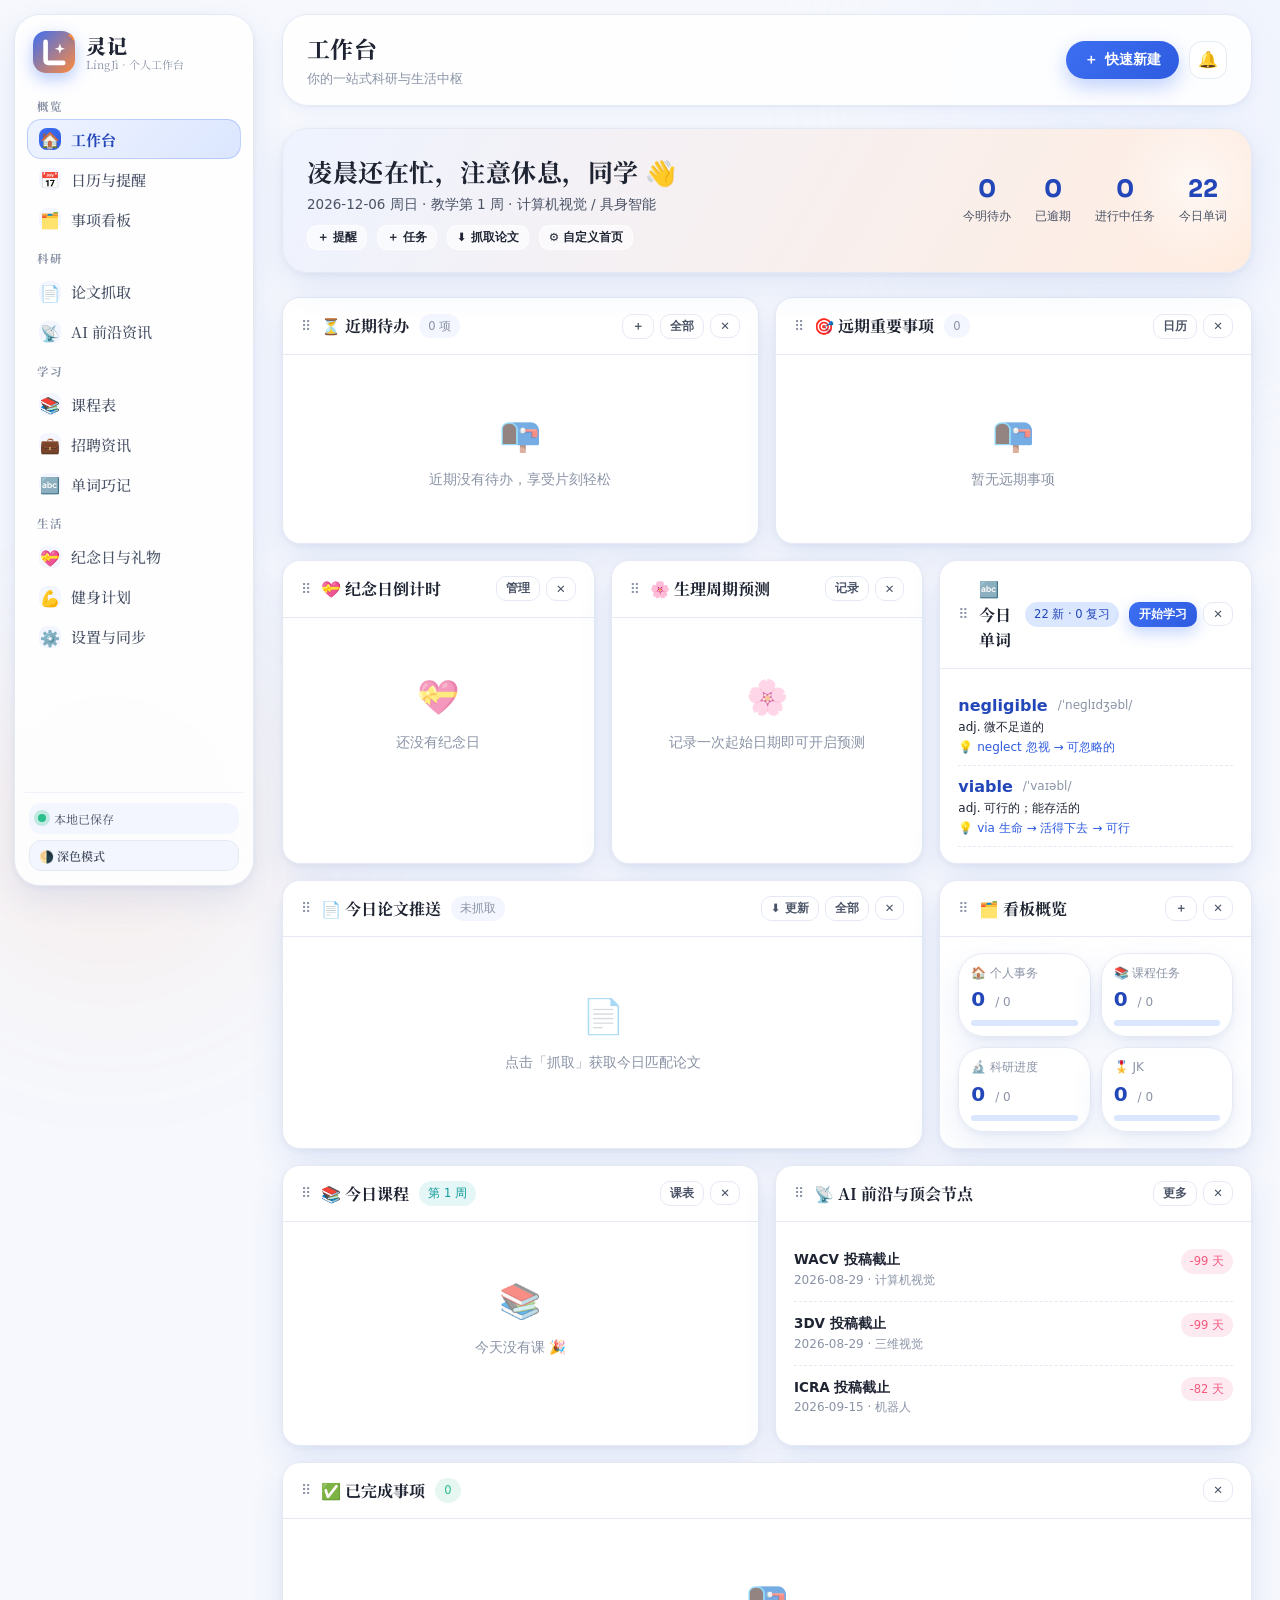
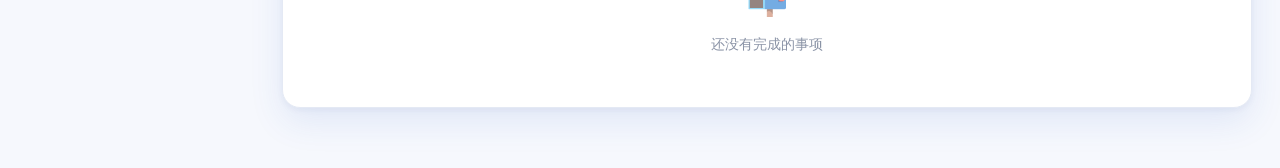
==== index.html @ f57f47e8 "移动端适配 Round 30：顶栏对齐、底栏资讯→课表、全页重排防横向溢出 - 工作台顶栏在 760px 断点下 margin 改为 12px 13px 0，与内容同宽 - 底栏：news tab:f" ====
<!DOCTYPE html>
<html lang="zh-CN">
<head>
<meta charset="UTF-8">
<meta name="viewport" content="width=device-width, initial-scale=1.0, viewport-fit=cover">
<meta name="theme-color" content="#3D6FF2">
<meta name="mobile-web-app-capable" content="yes">
<meta name="apple-mobile-web-app-capable" content="yes">
<meta name="apple-mobile-web-app-status-bar-style" content="black-translucent">
<meta name="apple-mobile-web-app-title" content="灵记">
<link rel="manifest" href="manifest.webmanifest">
<link rel="apple-touch-icon" href="assets/apple-touch-icon.png">
<link rel="preconnect" href="https://fonts.googleapis.com">
<link rel="preconnect" href="https://fonts.gstatic.com" crossorigin>
<link href="https://fonts.googleapis.com/css2?family=Sora:wght@500;600;700&family=Noto+Serif+SC:wght@600;700;900&display=swap" rel="stylesheet">
<title>灵记 · 个人工作台</title>
<link rel="stylesheet" href="assets/css/app.css?v=28">
<link rel="icon" href="assets/icon.svg">
</head>
<body>
<div id="app">
  <!-- 侧边栏 -->
  <aside class="sidebar" id="sidebar">
    <div class="brand">
      <div class="brand-logo">
        <svg viewBox="0 0 100 100" width="42" height="42" role="img" aria-label="灵记 Logo">
          <path d="M30 26 V70 a6 6 0 0 0 6 6 H72" fill="none" stroke="#ffffff" stroke-width="11" stroke-linecap="round"/>
          <path d="M64 30 l3 9 9 3 -9 3 -3 9 -3 -9 -9 -3 9 -3 z" fill="#ffffff"/>
        </svg>
      </div>
      <div class="brand-text">
        <strong>灵记</strong>
        <span id="brandSub">LíngJì · 个人工作台</span>
      </div>
      <button class="icon-btn only-mobile" id="closeDrawer" aria-label="关闭">✕</button>
    </div>
    <nav class="nav" id="mainNav"></nav>
    <div class="sidebar-foot">
      <div class="sync-chip" id="syncChip" title="点击立即同步">
        <span class="dot"></span><span id="syncText">本地已保存</span>
      </div>
      <button class="ghost-btn" id="themeToggle">🌗 深色模式</button>
    </div>
  </aside>
  <div class="drawer-mask" id="drawerMask"></div>

  <!-- 主区域 -->
  <div class="main">
    <header class="topbar">
      <button class="icon-btn only-mobile" id="openDrawer" aria-label="菜单">☰</button>
      <div class="topbar-title">
        <h1 id="pageTitle">工作台</h1>
        <p id="pageSub"></p>
      </div>
      <div class="topbar-actions">
        <div class="quick-add">
          <button class="primary-btn" id="quickAddBtn">＋<span class="qa-txt"> 快速新建</span></button>
          <div class="quick-menu" id="quickMenu">
            <button data-qa="reminder">🔔 提醒事项</button>
            <button data-qa="task">📋 看板任务</button>
            <button data-qa="anniversary">💝 纪念日</button>
            <button data-qa="course">📚 课程</button>
          </div>
        </div>
        <button class="icon-btn" id="bellBtn" aria-label="通知">🔔<span class="badge" id="bellBadge" hidden></span></button>
      </div>
    </header>
    <main class="view" id="view"></main>
  </div>

  <!-- 移动端底部导航 -->
  <nav class="tabbar" id="tabbar"></nav>

  <!-- 移动端悬浮新建按钮 -->
  <button class="fab" id="fab" aria-label="快速新建">＋</button>
  <div class="fab-sheet" id="fabSheet" hidden>
    <button data-qa="reminder">🔔 提醒</button>
    <button data-qa="task">📋 任务</button>
    <button data-qa="anniversary">💝 纪念日</button>
    <button data-qa="course">📚 课程</button>
  </div>
</div>

<!-- 通知面板 -->
<div class="notif-panel" id="notifPanel" hidden>
  <div class="notif-head"><strong>通知中心</strong><button class="ghost-btn sm" id="clearNotif">全部已读</button></div>
  <div id="notifList" class="notif-list"></div>
</div>

<!-- 模态框 -->
<div class="modal-mask" id="modalMask" hidden>
  <div class="modal" id="modal" role="dialog" aria-modal="true">
    <div class="modal-head"><h3 id="modalTitle">标题</h3><button class="icon-btn" id="modalClose">✕</button></div>
    <div class="modal-body" id="modalBody"></div>
    <div class="modal-foot" id="modalFoot"></div>
  </div>
</div>

<div class="toast-wrap" id="toastWrap"></div>

<script type="module" src="js/app.js"></script>
</body>
</html>
---- assets/css/app.css ----
/* ============ 灵记 · 晨雾 Aurora 设计系统（蓝橙渐变 · 高级） ============ */
:root{
  /* — 新主色：蓝 + 橙 — */
  --primary:#3D6FF2; --primary-600:#2E5BE0; --primary-700:#2347B8;
  --primary-400:#6fa0ff; --primary-300:#8fb6f5; --primary-200:#bcd6ff;
  --primary-100:#DBE6FF; --primary-050:#EEF3FF;
  --accent:#FF8A3D; --accent-600:#FF6A1A; --accent-050:#FFF1E8; --accent-100:#FFE0CC;

  --ok:#2BBF8A; --ok-bg:#E6F7F1;
  --warn:#F4B63E; --warn-bg:#FFF4DD;
  --danger:#F5597E; --danger-bg:#FDEAF0;
  --purple:#7a5af8; --purple-bg:#f0ecfe;
  --pink:#e0568b; --pink-bg:#fdecf3;
  --teal:#0e9a99; --teal-bg:#e4f6f6;

  --bg:#F6F8FD; --surface:#FFFFFF; --surface-2:#F3F6FE; --glass-rgb:255,255,255; --panel-alpha:.85; --aurora-op:.5; --bg-mask:.74; --bg-mask-dark:.66; --glass:rgba(var(--glass-rgb),var(--panel-alpha));
  --ink:#1F2433; --ink-1:#2c3445; --ink-2:#4A5366; --muted:#8A93A6;
  --line:#E4E9F4; --line-2:#EDF1F8;

  /* 保留旧令牌，兼容日历/课表等各视图 */
  --blue-900:#08203f; --blue-800:#0d47a1; --blue-700:#2347B8; --blue-600:#2E5BE0;
  --blue-500:#3D6FF2; --blue-400:#6fa0ff; --blue-300:#8fb6f5; --blue-200:#bcd6ff;
  --blue-100:#DBE6FF; --blue-050:#EEF3FF;
  --card:#FFFFFF; --card-2:#F3F6FE;

  --r-sm:12px; --r:18px; --r-lg:26px; --r-pill:999px;
  --radius:18px; --radius-sm:12px; --radius-lg:26px;
  --sh-sm:0 1px 2px rgba(20,40,90,.04),0 4px 12px rgba(40,90,200,.06);
  --sh:0 2px 6px rgba(20,40,90,.05),0 14px 34px rgba(40,90,200,.10);
  --sh-lg:0 8px 20px rgba(20,40,90,.08),0 28px 60px rgba(40,90,200,.18);
  --shadow:var(--sh); --shadow-lg:var(--sh-lg);
  --sidebar-w:240px;

  --spring:cubic-bezier(.34,1.56,.64,1);
  --out:cubic-bezier(.22,1,.36,1);
  --font:"PingFang SC","Microsoft YaHei","Helvetica Neue",Inter,system-ui,-apple-system,sans-serif;
  --display:"Noto Serif SC","Songti SC",serif;
  --num:"Sora","PingFang SC",sans-serif;
}
html[data-theme="dark"]{
  --bg:#0E1320; --surface:#161D2E; --surface-2:#1A2236; --glass-rgb:22,29,46; --panel-alpha:.82; --aurora-op:.5; --bg-mask:.74; --bg-mask-dark:.66; --glass:rgba(var(--glass-rgb),var(--panel-alpha));
  --ink:#EEF2FB; --ink-1:#cdd6ea; --ink-2:#B9C2D6; --muted:#7E8AA6;
  --line:#26304A; --line-2:#2C3852;
  --primary:#5B8BFF; --primary-050:#1A2238; --primary-100:#223052; --primary-200:#3a4a6e; --primary-300:#7fa8ff; --primary-400:#6f9dff; --primary-700:#9db8ff;
  --accent:#FF9A52; --accent-050:#2A1E12; --accent-100:#33240F;
  --blue-100:#172b48; --blue-050:#132038; --blue-300:#5f9de0; --blue-200:#2a3a5a; --blue-700:#7aa0ff;
  --ok-bg:#102b22; --warn-bg:#2e2413; --danger-bg:#2e1719; --purple-bg:#211c3c; --pink-bg:#2c1723; --teal-bg:#0f2a2a;
  --card:#161D2E; --card-2:#1A2236;
  --sh-sm:0 1px 2px rgba(0,0,0,.35),0 4px 12px rgba(0,0,0,.3);
  --sh:0 2px 6px rgba(0,0,0,.4),0 14px 34px rgba(0,0,0,.5);
  --sh-lg:0 8px 20px rgba(0,0,0,.5),0 28px 60px rgba(0,0,0,.6);
}
*{box-sizing:border-box;margin:0;padding:0;-webkit-tap-highlight-color:transparent}
html,body{height:100%}
body{font-family:var(--font);background:var(--bg);color:var(--ink);font-size:14px;line-height:1.6;-webkit-font-smoothing:antialiased;position:relative;overflow-x:hidden}
button,input,select,textarea{font-family:inherit;font-size:inherit;color:inherit}
a{color:var(--primary-700);text-decoration:none}
[hidden]{display:none!important}
::-webkit-scrollbar{width:8px;height:8px}
::-webkit-scrollbar-thumb{background:var(--line);border-radius:8px}
::-webkit-scrollbar-thumb:hover{background:var(--primary-300)}

/* 极淡蓝橙极光背景 */
body::before,body::after{content:"";position:fixed;border-radius:50%;filter:blur(80px);opacity:var(--aurora-op);z-index:0;pointer-events:none}
body::before{width:520px;height:520px;background:radial-gradient(circle,var(--primary-100),transparent 70%);top:-160px;right:-120px;animation:auroraA 18s ease-in-out infinite}
body::after{width:460px;height:460px;background:radial-gradient(circle,color-mix(in srgb,var(--accent) 28%,transparent),transparent 70%);bottom:-160px;left:-120px;animation:auroraB 22s ease-in-out infinite}
body.has-bg::before{display:none}
@keyframes auroraA{50%{transform:translate(-30px,40px) scale(1.05)}}
@keyframes auroraB{50%{transform:translate(40px,-30px) scale(1.08)}}
#app{display:flex;min-height:100vh;position:relative;z-index:1}

#app{display:flex;min-height:100vh}

/* ---------- 侧边栏 · 悬浮玻璃 ---------- */
.sidebar{width:var(--sidebar-w);flex:0 0 var(--sidebar-w);margin:14px 0 14px 14px;background:var(--glass);backdrop-filter:blur(18px);-webkit-backdrop-filter:blur(18px);border:1px solid var(--line);border-radius:var(--r-lg);box-shadow:var(--sh);display:flex;flex-direction:column;position:sticky;top:14px;height:calc(100vh - 28px);z-index:60;padding:12px 10px;font-family:var(--display)}
.brand{display:flex;align-items:center;gap:11px;padding:4px 8px 12px;position:relative}
.brand-logo{width:42px;height:42px;border-radius:13px;background:linear-gradient(135deg,var(--primary),var(--accent));display:grid;place-items:center;box-shadow:0 6px 16px rgba(61,111,242,.38);position:relative;flex:0 0 auto;overflow:hidden}
.brand-logo::after{content:"✦";position:absolute;top:-4px;right:-4px;font-size:11px;color:var(--accent);filter:drop-shadow(0 1px 2px rgba(0,0,0,.15))}
.brand-text{display:flex;flex-direction:column;line-height:1.25}
.brand-text strong{font-family:var(--display);font-size:20px;letter-spacing:.5px;font-weight:900;color:var(--ink)}
.brand-text span{font-size:11px;color:var(--muted)}
.nav{flex:1;overflow-y:auto;padding:2px 2px}
.nav::-webkit-scrollbar-thumb{background:var(--line)}
.nav-group{font-size:11.5px;color:var(--muted);padding:10px 10px 4px;letter-spacing:1px;font-weight:700}
.nav-item{display:flex;align-items:center;gap:10px;padding:8px 11px;border-radius:14px;color:var(--ink-2);cursor:pointer;font-size:15px;font-weight:500;border:1.5px solid transparent;background:none;width:100%;text-align:left;transition:all .2s var(--out);position:relative}
.nav-item:hover{background:var(--surface);transform:translateX(2px);color:var(--ink)}
.nav-item.active{background:linear-gradient(135deg,var(--primary-050),var(--primary-100));color:var(--primary-700);border-color:color-mix(in srgb,var(--primary) 25%,transparent);font-weight:700}
.nav-item.active .ico{background:linear-gradient(135deg,var(--primary),var(--primary-600));color:#fff}
.nav-item .ico{width:22px;height:22px;display:grid;place-items:center;font-size:16px;border-radius:8px;background:var(--surface-2);transition:all .2s var(--out);flex:0 0 auto}
.nav-item .cnt{margin-left:auto;background:var(--surface-2);border-radius:20px;padding:1px 8px;font-size:11px;font-weight:700;color:var(--muted)}
.nav-item.active .cnt{background:var(--primary);color:#fff}
.sidebar-foot{padding:10px 4px 2px;border-top:1px solid var(--line-2);display:flex;flex-direction:column;gap:6px}
.sync-chip{display:flex;align-items:center;gap:8px;font-size:12px;color:var(--ink-2);cursor:pointer;padding:6px 9px;border-radius:12px;background:var(--surface-2);transition:.2s var(--out)}
.sync-chip:hover{background:var(--surface)}
.sync-chip .dot{width:8px;height:8px;border-radius:50%;background:var(--ok);box-shadow:0 0 0 4px color-mix(in srgb,var(--ok) 25%,transparent);animation:pulse 2s infinite}
.sync-chip.off .dot{background:var(--warn);box-shadow:0 0 0 4px color-mix(in srgb,var(--warn) 25%,transparent)}
.sync-chip.err .dot{background:var(--danger);box-shadow:0 0 0 4px color-mix(in srgb,var(--danger) 25%,transparent)}
@keyframes pulse{50%{box-shadow:0 0 0 7px color-mix(in srgb,var(--ok) 0%,transparent)}}
.ghost-btn{background:var(--surface-2);border:1.5px solid var(--line);color:var(--ink-2);padding:6px 9px;border-radius:12px;cursor:pointer;font-size:12px;font-weight:600;transition:.2s var(--out);text-align:left}
.ghost-btn:hover{background:var(--surface);border-color:var(--primary-100);color:var(--primary-700)}
.drawer-mask{display:none}

/* ---------- 主区 ---------- */
.main{flex:1;min-width:0;display:flex;flex-direction:column;padding-bottom:20px}
.topbar{position:relative;display:flex;align-items:center;gap:14px;padding:16px 24px;margin:14px 28px 0;background:var(--glass);backdrop-filter:blur(18px);-webkit-backdrop-filter:blur(18px);border:1px solid var(--line);border-radius:var(--r-lg);box-shadow:var(--sh-sm)}
.topbar-title h1{font-family:var(--display);font-size:23px;font-weight:700;letter-spacing:.4px;color:var(--ink)}
.topbar-title p{font-size:12.5px;color:var(--muted);margin-top:1px}
.topbar-actions{margin-left:auto;display:flex;align-items:center;gap:10px}
.icon-btn{width:38px;height:38px;border-radius:13px;border:1.5px solid var(--line);background:var(--surface);cursor:pointer;display:grid;place-items:center;position:relative;font-size:16px;color:var(--ink-2);transition:.2s var(--spring)}
.icon-btn:hover{border-color:var(--primary-100);color:var(--primary);transform:translateY(-2px) rotate(-6deg)}
.icon-btn:active{transform:scale(.94)}
.icon-btn .badge{position:absolute;top:-5px;right:-5px;min-width:17px;height:17px;padding:0 4px;border-radius:9px;background:var(--danger);color:#fff;font-size:10px;display:grid;place-items:center;font-weight:800}
.primary-btn{background:linear-gradient(135deg,var(--primary),var(--primary-600));color:#fff;border:0;padding:10px 18px;border-radius:var(--r-pill);cursor:pointer;font-weight:700;font-size:13.5px;box-shadow:0 8px 20px rgba(61,111,242,.32);transition:.25s var(--spring);display:inline-flex;align-items:center;gap:7px}
.primary-btn:hover{transform:translateY(-2px);box-shadow:0 12px 26px rgba(61,111,242,.42)}
.primary-btn:active{transform:scale(.95)}
.quick-add{position:relative}
.quick-menu{position:absolute;right:0;top:calc(100% + 10px);background:rgba(var(--glass-rgb),var(--panel-alpha));backdrop-filter:blur(12px);-webkit-backdrop-filter:blur(12px);border:1px solid var(--line);border-radius:var(--r);box-shadow:var(--sh-lg);padding:8px;min-width:182px;display:none;flex-direction:column;gap:3px;z-index:50;animation:pop .25s var(--spring)}
.quick-menu.open{display:flex}
.quick-menu button{display:flex;align-items:center;gap:10px;width:100%;text-align:left;background:none;border:0;padding:10px 12px;border-radius:12px;cursor:pointer;font-size:13.5px;color:var(--ink-2);transition:.15s}
.quick-menu button:hover{background:var(--primary-050);color:var(--primary-700)}
@keyframes pop{from{opacity:0;transform:translateY(-8px) scale(.96)}to{opacity:1;transform:none}}
.view{padding:22px 28px 40px;flex:1}

/* ---------- 通用组件 ---------- */
.card{background:rgba(var(--glass-rgb),var(--panel-alpha));backdrop-filter:blur(10px);-webkit-backdrop-filter:blur(10px);border:1px solid var(--line);border-radius:var(--r-lg);box-shadow:var(--sh);padding:18px;transition:transform .25s var(--out),box-shadow .25s var(--out)}
.card.lift{transition:transform .3s var(--spring),box-shadow .3s var(--out)}
.card.lift:hover{transform:translateY(-5px);box-shadow:var(--sh-lg)}
.card-head{display:flex;align-items:center;gap:10px;padding:15px 18px;border-bottom:1px solid var(--line)}
.card-head h3{font-family:var(--display);font-size:16px;font-weight:700;display:flex;align-items:center;gap:7px}
.card-head .actions{margin-left:auto;display:flex;gap:6px;align-items:center}
.card-body{padding:16px 18px}
.grid{display:grid;gap:16px}
.sec-title{font-family:var(--display);font-size:19px;font-weight:700;margin:6px 0 14px;display:flex;align-items:center;gap:8px;color:var(--ink)}
.sec-title .more{margin-left:auto;font-family:var(--font);font-size:12.5px;color:var(--primary);font-weight:600;cursor:pointer}
.muted{color:var(--muted)}
.small{font-size:12px}
.row{display:flex;gap:10px;align-items:center;flex-wrap:wrap}
.spacer{flex:1}
.empty{text-align:center;color:var(--muted);padding:36px 14px;font-size:13.5px}
.empty .big{font-size:34px;display:block;margin-bottom:8px;opacity:.6}

.btn{background:var(--surface);border:1.5px solid var(--line);padding:8px 13px;border-radius:13px;cursor:pointer;font-size:12.5px;font-weight:600;color:var(--ink-2);white-space:nowrap;transition:transform .12s ease,box-shadow .15s ease,background .15s ease,border-color .15s ease,color .15s ease}
.btn:hover{border-color:var(--primary-100);color:var(--primary-700);background:var(--primary-050);transform:translateY(-2px)}
.btn:active{transform:scale(.95)}
.btn.sm{padding:4px 9px;font-size:11.5px;border-radius:10px}
.btn.solid{background:linear-gradient(135deg,var(--primary),var(--primary-600));color:#fff;border-color:transparent;box-shadow:0 6px 16px rgba(61,111,242,.3)}
.btn.solid:hover{color:#fff;box-shadow:0 10px 22px rgba(61,111,242,.42);transform:translateY(-2px)}
.btn.danger{color:var(--danger)}
.btn.danger:hover{background:var(--danger-bg);border-color:var(--danger);color:var(--danger)}
.btn:disabled{opacity:.5;cursor:not-allowed;transform:none}
.ghost-btn.sm{background:none;color:var(--primary-700);border:1px solid var(--line);padding:4px 9px;font-size:12px}

.seg{display:inline-flex;background:var(--primary-050);border:1px solid var(--line);border-radius:12px;padding:3px;gap:2px}
.seg button{border:0;background:none;padding:5px 12px;border-radius:9px;cursor:pointer;font-size:12.5px;color:var(--muted)}
.seg button.active{background:var(--surface);color:var(--primary-700);font-weight:600;box-shadow:0 1px 4px rgba(40,90,200,.12)}

.chip{display:inline-flex;align-items:center;gap:5px;padding:3px 9px;border-radius:20px;font-size:11.5px;background:var(--primary-100);color:var(--primary-700);white-space:nowrap}
.chip.ok{background:var(--ok-bg);color:var(--ok)} .chip.warn{background:var(--warn-bg);color:var(--warn)}
.chip.danger{background:var(--danger-bg);color:var(--danger)} .chip.purple{background:var(--purple-bg);color:var(--purple)}
.chip.pink{background:var(--pink-bg);color:var(--pink)} .chip.teal{background:var(--teal-bg);color:var(--teal)}
.chip.gray{background:var(--surface-2);color:var(--muted)}
.chip.blue{background:var(--primary-100);color:var(--primary-700)}
.chip.orange{background:var(--warn-bg);color:var(--warn)}
.chip.sel{cursor:pointer;border:1px solid transparent}
.chip.sel.on{outline:2px solid var(--primary-400);outline-offset:1px}

/* ---------- 标签点选组件 ---------- */
.tagpick{border:1px solid var(--line);border-radius:10px;padding:8px;background:var(--card);display:flex;flex-direction:column;gap:8px}
.tp-selected{display:flex;flex-wrap:wrap;gap:6px;min-height:24px}
.tp-suggest{display:flex;flex-wrap:wrap;gap:6px;margin-top:2px;padding-top:8px;border-top:1px dashed var(--line);max-height:168px;overflow:auto}
.tp-chip{display:inline-flex;align-items:center;gap:4px;padding:4px 11px;border-radius:18px;font-size:12px;cursor:pointer;user-select:none;background:var(--primary-050);color:var(--primary-700);border:1px solid transparent;transition:.12s}
.tp-chip:hover{border-color:var(--primary-400)}
.tp-chip.sug{background:var(--surface-2);color:var(--muted)}
.tp-chip.sug.active{background:var(--primary-100);color:var(--primary-700);outline:2px solid var(--primary-400);outline-offset:1px}
.tp-chip.sel{background:var(--primary);color:#fff}
.tp-chip.sel .tp-x{display:inline-flex;align-items:center;justify-content:center;flex:0 0 auto;background:rgba(255,255,255,.28);border:none;color:#fff;width:16px;height:16px;border-radius:50%;font-size:12px;line-height:1;cursor:pointer;padding:0;margin-left:2px}
.tp-add{display:flex;gap:6px}
.tp-add input{flex:1;padding:6px 9px;border:1px solid var(--line);border-radius:8px;background:var(--surface-2);font-size:12.5px;color:var(--ink)}
.tp-addbtn{background:var(--primary);color:#fff;border:none;border-radius:8px;padding:0 12px;cursor:pointer;font-size:12.5px;white-space:nowrap}

label.fld{display:flex;flex-direction:column;gap:5px;font-size:12.5px;color:var(--ink-2);font-weight:500}
input[type=text],input[type=number],input[type=date],input[type=time],input[type=datetime-local],input[type=url],select,textarea{
  background:var(--card-2);border:1px solid var(--line);border-radius:9px;padding:8px 10px;outline:none;width:100%;font-size:13px;transition:.15s}
input:focus,select:focus,textarea:focus{border-color:var(--primary-400);box-shadow:0 0 0 3px rgba(61,111,242,.15);background:var(--surface)}
textarea{resize:vertical;min-height:72px}
input[type=checkbox],input[type=radio]{accent-color:var(--primary);width:15px;height:15px}
.form-grid{display:grid;grid-template-columns:1fr 1fr;gap:12px}
.form-grid .full{grid-column:1/-1}

.progress{height:6px;background:var(--primary-100);border-radius:6px;overflow:hidden}
.progress > i{display:block;height:100%;background:linear-gradient(90deg,var(--primary),var(--accent));border-radius:6px;transition:width .5s}

.list-item{display:flex;gap:11px;align-items:flex-start;padding:11px 0;border-bottom:1px dashed var(--line)}
.list-item:last-child{border-bottom:0}
.list-item .t{font-weight:600;font-size:13.5px}
.list-item .s{font-size:12px;color:var(--muted)}
.done .t{text-decoration:line-through;color:var(--muted)}

/* 模态 */
.modal-mask{position:fixed;inset:0;background:rgba(13,28,60,.42);backdrop-filter:blur(4px);-webkit-backdrop-filter:blur(4px);z-index:200;display:grid;place-items:center;padding:16px;animation:fade .18s}
@keyframes fade{from{opacity:0}}
.modal{background:rgba(var(--glass-rgb),var(--panel-alpha));backdrop-filter:blur(12px);-webkit-backdrop-filter:blur(12px);border-radius:var(--r-lg);width:min(620px,100%);max-height:88vh;display:flex;flex-direction:column;box-shadow:var(--sh-lg);animation:pop .26s var(--spring)}
@keyframes pop{from{transform:translateY(14px) scale(.98);opacity:0}}
.modal.wide{width:min(880px,100%)}
.modal-head{display:flex;align-items:center;padding:16px 18px;border-bottom:1px solid var(--line)}
.modal-head h3{font-family:var(--display);font-size:17px;font-weight:700;flex:1}
.modal-body{padding:16px 18px;overflow-y:auto}
.modal-foot{padding:12px 18px;border-top:1px solid var(--line);display:flex;gap:9px;justify-content:flex-end}

/* toast */
.toast-wrap{position:fixed;right:24px;bottom:24px;z-index:300;display:flex;flex-direction:column;gap:10px;align-items:flex-end;pointer-events:none}
.toast{background:rgba(var(--glass-rgb),var(--panel-alpha));border:1px solid var(--line);border-left:4px solid var(--primary);border-radius:16px;padding:13px 18px;font-size:13px;box-shadow:var(--sh-lg);animation:toastIn .45s var(--spring);color:var(--ink);max-width:340px}
.toast b{font-weight:700}
.toast.ok{border-left-color:var(--ok)}
.toast.err{border-left-color:var(--danger)}
@keyframes toastIn{from{opacity:0;transform:translateX(40px) scale(.9)}to{opacity:1;transform:none}}

/* 通知面板 */
.notif-panel{position:fixed;top:60px;right:20px;width:330px;max-height:70vh;background:rgba(var(--glass-rgb),var(--panel-alpha));backdrop-filter:blur(12px);-webkit-backdrop-filter:blur(12px);border:1px solid var(--line);border-radius:var(--r-lg);box-shadow:var(--sh-lg);z-index:150;display:flex;flex-direction:column}
.notif-head{display:flex;align-items:center;padding:12px 14px;border-bottom:1px solid var(--line)}
.notif-head strong{flex:1;font-family:var(--display);font-size:15px;font-weight:700}
.notif-list{overflow-y:auto;padding:6px 0}
.notif-item{padding:10px 14px;border-bottom:1px dashed var(--line);font-size:13px}
.notif-item .tm{font-size:11px;color:var(--muted);margin-top:3px}
.notif-item.unread{background:var(--primary-050)}

/* ---------- 首页 ---------- */
.hero{background:linear-gradient(120deg,var(--primary-050),color-mix(in srgb,var(--accent) 16%,var(--surface)));border:1px solid var(--line);border-radius:var(--r-lg);padding:22px 24px;color:var(--ink);display:flex;align-items:center;gap:18px;flex-wrap:wrap;box-shadow:var(--sh);position:relative;overflow:hidden;margin-bottom:24px}
.hero::after{content:"";position:absolute;right:-30px;top:-30px;width:170px;height:170px;border-radius:50%;background:radial-gradient(circle,rgba(255,255,255,.6),transparent 70%);pointer-events:none}
.hero h2{font-family:var(--display);font-size:25px;font-weight:700;letter-spacing:.5px;color:var(--ink)}
.hero p{color:var(--ink-2);font-size:13.5px;margin-top:3px}
.hero-stats{margin-left:auto;display:flex;gap:24px;position:relative;z-index:1}
.hero-stats div{text-align:center}
.hero-stats b{display:block;font-family:var(--num);font-size:24px;line-height:1.2;color:var(--primary-700)}
.hero-stats span{font-size:11.5px;color:var(--ink-2)}
/* hero 内联白色按钮（JS 写死 rgba(255,255,255,.18);color:#fff）覆盖为玻璃质感，避免白字看不见 */
.hero .btn{background:rgba(255,255,255,.6)!important;border:1.5px solid rgba(255,255,255,.7)!important;color:var(--ink)!important;backdrop-filter:blur(4px);-webkit-backdrop-filter:blur(4px)}
.hero .btn:hover{background:#fff!important;color:var(--primary-700)!important;transform:translateY(-2px)}

.dash{display:grid;grid-template-columns:repeat(12,1fr);gap:16px;margin-top:16px}
.widget{grid-column:span 4;background:var(--card);border:1px solid var(--line);border-radius:var(--radius);box-shadow:var(--shadow);display:flex;flex-direction:column;overflow:hidden;transition:box-shadow .2s,transform .2s}
.widget.w6{grid-column:span 6} .widget.w8{grid-column:span 8} .widget.w12{grid-column:span 12}
.widget.dragging{opacity:.45;transform:scale(.99)}
.widget.drop-target{outline:2px dashed var(--blue-400);outline-offset:3px}
.widget .card-head .drag{cursor:grab;color:var(--muted);font-size:14px;user-select:none}
.widget .card-body{overflow-y:auto;max-height:340px;flex:1}
.w-cfg-item{display:flex;align-items:center;gap:10px;padding:8px 10px;border:1px solid var(--line);border-radius:9px;margin-bottom:7px;cursor:grab;background:var(--card-2)}

/* ---------- 日历 ---------- */
.cal-grid{display:grid;grid-template-columns:repeat(7,1fr);gap:1px;background:var(--line);border:1px solid var(--line);border-radius:var(--radius);overflow:hidden}
.cal-head{background:var(--blue-050);padding:8px 0;text-align:center;font-size:12px;color:var(--muted);font-weight:600}
.cal-cell{background:var(--card);min-height:104px;padding:6px 7px;cursor:pointer;transition:.12s;position:relative}
.cal-cell:hover{background:var(--blue-050)}
.cal-cell.out{background:var(--card-2);color:var(--muted);opacity:.6}
.cal-cell.today .dnum{background:var(--blue-600);color:#fff;border-radius:50%;width:22px;height:22px;display:grid;place-items:center}
.cal-cell.sel{box-shadow:inset 0 0 0 2px var(--blue-400)}
/* 事件包裹层：桌面端透明（不影响原有布局），手机端变成圆点行 */
.cal-marks{display:contents}
.dnum{font-size:12.5px;font-weight:600;margin-bottom:4px;display:inline-block}
.cal-ev{font-size:11px;padding:2px 5px;border-radius:5px;margin-bottom:2px;white-space:nowrap;overflow:hidden;text-overflow:ellipsis;background:var(--blue-100);color:var(--blue-700);border-left:3px solid var(--blue-500)}
.cal-ev.sci{background:var(--purple-bg);color:var(--purple);border-color:var(--purple)}
.cal-ev.course{background:var(--teal-bg);color:var(--teal);border-color:var(--teal)}
.cal-ev.life{background:var(--pink-bg);color:var(--pink);border-color:var(--pink)}
.cal-ev.done{opacity:.5;text-decoration:line-through}
.year-grid{display:grid;grid-template-columns:repeat(4,1fr);gap:14px}
.mini-month{background:var(--card);border:1px solid var(--line);border-radius:var(--radius);padding:10px}
.mini-month h4{font-size:13px;text-align:center;margin-bottom:6px;color:var(--blue-700)}
.mini-grid{display:grid;grid-template-columns:repeat(7,1fr);gap:2px;font-size:10.5px;text-align:center}
.mini-grid span{padding:3px 0;border-radius:5px;cursor:pointer}
.mini-grid span.has{background:var(--blue-100);color:var(--blue-700);font-weight:600}
.mini-grid span.today{background:var(--blue-600);color:#fff}
.mini-grid .h{color:var(--muted)}
.day-list .hour-row{display:flex;gap:12px;border-bottom:1px dashed var(--line);padding:7px 0;min-height:42px}
.day-list .hh{width:46px;color:var(--muted);font-size:12px;flex:0 0 46px}
.week-grid{display:grid;grid-template-columns:repeat(7,1fr);gap:10px}
.week-col{background:var(--card);border:1px solid var(--line);border-radius:var(--radius);padding:9px;min-height:190px}
.week-col h5{font-size:12px;text-align:center;padding-bottom:6px;border-bottom:1px solid var(--line);margin-bottom:7px}
.week-col.today h5{color:var(--blue-600)}

/* ---------- 看板 ---------- */
.board{display:grid;grid-template-columns:repeat(4,minmax(230px,1fr));gap:14px;align-items:start}
.board-col{background:var(--card-2);border:1px solid var(--line);border-radius:var(--radius);display:flex;flex-direction:column;min-height:180px}
.board-col.over{outline:2px dashed var(--blue-400);outline-offset:2px}
.board-col-head{display:flex;align-items:center;gap:8px;padding:11px 13px;border-bottom:1px solid var(--line);cursor:grab}
.board-col-head b{font-size:13.5px}
.board-col-body{padding:10px;display:flex;flex-direction:column;gap:9px;min-height:60px}
.task{background:var(--card);border:1px solid var(--line);border-radius:var(--radius-sm);padding:10px 11px;box-shadow:0 1px 3px rgba(16,42,80,.05);cursor:grab;position:relative}
.task.dragging{opacity:.4}
.task.p-high{border-left:3px solid var(--danger)} .task.p-mid{border-left:3px solid var(--warn)} .task.p-low{border-left:3px solid var(--ok)}
.task .tt{font-weight:600;font-size:13px;display:flex;gap:7px;align-items:flex-start}
.task .meta{display:flex;gap:6px;flex-wrap:wrap;margin-top:7px;align-items:center}
.task.finished{opacity:.55}
.task.finished .tt span{text-decoration:line-through}
.task .ops{position:absolute;right:6px;top:6px;display:none;gap:4px}
.task:hover .ops{display:flex}

/* ---------- 课表 ---------- */
.tt-wrap{overflow-x:auto}
table.tt{border-collapse:separate;border-spacing:0;width:100%;min-width:760px;background:var(--card);border:1px solid var(--line);border-radius:var(--radius);overflow:hidden;font-size:13px}
table.tt th,table.tt td{border-bottom:1px solid var(--line);border-right:1px solid var(--line);padding:7px 8px;vertical-align:top}
table.tt th{background:var(--blue-050);font-size:12.5px;padding:10px 8px;color:var(--blue-700);font-weight:600}
table.tt td:first-child,table.tt th:first-child{width:66px;text-align:center;background:var(--card-2);font-size:12px;color:var(--muted)}
.tt-sec{display:flex;flex-direction:column;align-items:center;gap:2px;line-height:1.25}
.tt-sec b{font-size:12.5px;color:var(--ink-1);font-weight:600}
.tt-sec span{font-size:10.5px;color:var(--muted);line-height:1.3}
.tt-course{background:var(--blue-100);border-left:3px solid var(--blue-500);border-radius:7px;padding:7px 9px;font-size:12.5px;margin-bottom:5px;color:var(--blue-800);cursor:pointer;line-height:1.35}
.tt-course.conflict{background:var(--danger-bg);border-color:var(--danger);color:var(--danger)}
.tt-course b{display:block;font-size:13px;margin-bottom:3px;font-weight:600}
.tt-daytabs{display:none}
#wkRange{width:180px}

/* ---------- 论文 ---------- */
.paper{border:1px solid var(--line);border-radius:var(--radius);padding:13px 15px;background:var(--card);margin-bottom:11px;transition:.15s}
.paper:hover{border-color:var(--blue-300);box-shadow:var(--shadow)}
.paper h4{font-size:14.5px;line-height:1.45;margin-bottom:5px}
.paper .au{font-size:12px;color:var(--muted);margin-bottom:7px}
.paper .abs{font-size:12.5px;color:var(--ink-2);max-height:60px;overflow:hidden;position:relative;transition:max-height .3s}
.paper .abs.open{max-height:none}
.paper .ops{display:flex;gap:6px;flex-wrap:wrap;margin-top:9px;align-items:center}
.score{font-weight:700;font-size:12px;padding:2px 8px;border-radius:20px;background:var(--blue-100);color:var(--blue-700)}
.score.hi{background:var(--ok-bg);color:var(--ok)}
.source-tag{font-size:11px;color:var(--muted);border:1px solid var(--line);padding:1px 7px;border-radius:20px}

/* ---------- 单词 ---------- */
.word-card{background:var(--card);border:1px solid var(--line);border-radius:var(--radius);padding:16px 18px;margin-bottom:12px}
.word-card .w{font-size:22px;font-weight:700;color:var(--blue-700);letter-spacing:.5px}
.word-card .ph{color:var(--muted);font-size:13px;margin-left:8px}
.word-card .mean{margin:7px 0;font-size:14px}
.mnemonic{background:var(--blue-050);border-left:3px solid var(--blue-400);padding:8px 11px;border-radius:0 9px 9px 0;font-size:12.5px;margin:8px 0}
.example{font-size:12.5px;color:var(--ink-2);border-left:3px solid var(--line);padding-left:10px;margin-top:6px}

/* ---------- 纪念日 ---------- */
.anni{display:flex;align-items:center;gap:13px;padding:13px 15px;border-radius:var(--radius);background:linear-gradient(135deg,var(--blue-050),var(--card));border:1px solid var(--line);margin-bottom:10px}
.anni .days{text-align:center;min-width:66px}
.anni .days b{font-size:26px;color:var(--blue-600);line-height:1}
.anni .days span{font-size:11px;color:var(--muted);display:block}
.anni.pinned{border-color:var(--blue-300);background:linear-gradient(135deg,var(--blue-100),var(--card))}
.cycle-bar{display:flex;height:26px;border-radius:13px;overflow:hidden;border:1px solid var(--line)}
.cycle-bar i{display:block;height:100%}
.gift{border:1px solid var(--line);border-radius:var(--radius);padding:12px;background:var(--card)}
.gift h5{font-size:13.5px;margin-bottom:4px}
.gift .price{color:var(--blue-600);font-weight:700;font-size:13px}
.gift.bought{opacity:.6}

/* 统计条 */
.stat-row{display:grid;grid-template-columns:repeat(auto-fit,minmax(140px,1fr));gap:12px}
.stat{background:var(--card);border:1px solid var(--line);border-radius:var(--radius);padding:13px 15px}
.stat b{font-size:22px;display:block;color:var(--blue-700)}
.stat span{font-size:12px;color:var(--muted)}

.only-mobile{display:none}
.tabbar{display:none}
.fab{display:none}
.fab-sheet{display:none}

/* ---------- 平板 ---------- */
@media(max-width:1180px){
  .widget{grid-column:span 6}
  .widget.w8{grid-column:span 12} .widget.w4{grid-column:span 6}
  .year-grid{grid-template-columns:repeat(3,1fr)}
  .board{grid-template-columns:repeat(2,1fr)}
}
@media(max-width:1024px){
  :root{--sidebar-w:200px}
  .view{padding:16px}
  .topbar{padding:10px 16px}
  .form-grid{grid-template-columns:1fr 1fr}
}
/* ---------- 手机 ---------- */
@media(max-width:760px){
  .only-mobile{display:grid}
  .sidebar{position:fixed;left:0;top:0;bottom:0;margin:0;transform:translateX(-100%);transition:transform .25s;width:260px;flex-basis:260px;z-index:120}
  .sidebar.open{transform:none;box-shadow:var(--shadow-lg)}
  .drawer-mask{display:block;position:fixed;inset:0;background:rgba(8,24,48,.4);z-index:110;opacity:0;pointer-events:none;transition:.25s}
  .drawer-mask.on{opacity:1;pointer-events:auto}
  /* 抽屉打开时隐藏底部导航与悬浮按钮，避免遮挡抽屉底部（同步状态条等） */
  body.drawer-open .tabbar{display:none}
  body.drawer-open .fab,body.drawer-open .fab-sheet{display:none}
  .sidebar-foot{padding-bottom:calc(14px + env(safe-area-inset-bottom))}
  .view{padding:12px 13px 88px}
  /* 顶栏左右内缩与下方内容对齐（原来 margin 28px 比内容窄 30px） */
  .topbar{padding:9px 12px;gap:9px;margin:12px 13px 0}
  .topbar-title h1{font-size:16px} .topbar-title p{display:none}
  .primary-btn{padding:7px 11px;font-size:12.5px}
  .hero{padding:16px;border-radius:var(--radius)}
  .hero h2{font-size:18px}
  .hero-stats{margin-left:0;width:100%;justify-content:space-between;gap:8px}
  .hero-stats b{font-size:19px}
  .dash{gap:12px}
  .widget,.widget.w6,.widget.w8,.widget.w4{grid-column:span 12}
  .board{grid-template-columns:1fr}
  .form-grid{grid-template-columns:1fr}
  .year-grid{grid-template-columns:repeat(2,1fr)}
  .cal-cell{min-height:64px;padding:4px}
  .cal-ev{font-size:9.5px;padding:1px 3px}
  .week-grid{grid-template-columns:1fr;gap:8px}
  .week-col{min-height:auto}
  .notif-panel{right:8px;left:8px;width:auto;top:56px}
  .modal{max-height:94vh;border-radius:18px}
  /* 手机端弹窗改为底部抽屉，贴合单手操作 */
  .modal-mask{padding:0;place-items:end center;align-items:end;justify-items:center}
  .modal{width:100%;max-height:94vh;border-radius:20px 20px 0 0;margin:0;animation:sheetIn .26s}
  @keyframes sheetIn{from{transform:translateY(100%)}}
  .modal-head{padding:16px 16px;border-bottom:1px solid var(--line)}
  .modal-body{padding:16px;padding-bottom:8px}
  .modal-foot{flex-direction:column;gap:8px;padding:12px 16px calc(12px + env(safe-area-inset-bottom))}
  .modal-foot .btn{width:100%;padding:13px;font-size:15px}
  /* 表单与标签点选加大点按区域 */
  label.fld{font-size:14px;gap:7px}
  input[type=text],input[type=number],input[type=date],input[type=time],input[type=datetime-local],input[type=url],select,textarea{padding:12px 12px;font-size:15px}
  textarea{min-height:96px}
  .btn{padding:11px 14px;font-size:14px}
  .tp-chip{padding:8px 14px;font-size:13.5px;border-radius:20px}
  .tp-chip.sel .tp-x{width:18px;height:18px;font-size:13px;margin-left:3px}
  .tp-add input{padding:11px;font-size:14.5px}
  .tp-addbtn{padding:0 16px;font-size:14.5px}
  .tp-suggest{max-height:150px}
  .tabbar{display:flex;position:fixed;bottom:0;left:0;right:0;background:var(--card);border-top:1px solid var(--line);z-index:70;padding:6px 4px calc(6px + env(safe-area-inset-bottom))}
  .tabbar button{flex:1;background:none;border:0;display:flex;flex-direction:column;align-items:center;gap:2px;font-size:10.5px;color:var(--muted);padding:4px 0;cursor:pointer}
  .tabbar button .ico{font-size:18px}
  .tabbar button.active{color:var(--blue-600);font-weight:600}
  /* 悬浮新建按钮：手机端显示，顶替顶栏的「快速新建」，更像原生 App */
  #quickAddBtn{display:none}
  .fab{display:grid;place-items:center;position:fixed;right:16px;bottom:calc(76px + env(safe-area-inset-bottom));width:54px;height:54px;border-radius:50%;border:0;background:linear-gradient(135deg,var(--blue-600),var(--blue-500));color:#fff;font-size:26px;line-height:1;box-shadow:0 8px 22px rgba(21,101,192,.42);z-index:80;cursor:pointer;-webkit-tap-highlight-color:transparent}
  .fab:active{transform:scale(.94)}
  .fab-sheet{display:flex;flex-direction:column;gap:4px;position:fixed;right:16px;bottom:calc(140px + env(safe-area-inset-bottom));z-index:80;background:var(--card);border:1px solid var(--line);border-radius:16px;padding:6px;box-shadow:var(--shadow-lg);width:152px}
  .fab-sheet button{display:flex;align-items:center;gap:8px;width:100%;text-align:left;background:none;border:0;padding:11px 12px;border-radius:10px;cursor:pointer;font-size:13.5px;color:var(--ink)}
  .fab-sheet button:active{background:var(--blue-050)}
  /* 底部导航：手机上纯图标 + active 显示小标签，4 入口必排下 */
  .tabbar{box-shadow:0 -2px 16px rgba(16,42,80,.10);display:flex;justify-content:space-around;gap:0;padding:6px 4px calc(6px + env(safe-area-inset-bottom))}
  .tabbar button{flex:none;width:25%;min-width:0;font-size:0;gap:0;padding:7px 0}
  .tabbar button .ico{font-size:22px}
  .tabbar button.active{font-size:9px;gap:2px}
  .stat b{font-size:19px}
  /* 移动端 toast 抬到底部导航上方，宽度撑满 */
  .toast-wrap{left:16px;right:16px;bottom:calc(86px + env(safe-area-inset-bottom));align-items:stretch}
  .toast{min-width:0}

  /* 课表移动端：单日纵向时间线（替代 7 列挤在一起的横向大表） */
  .tt-wrap{overflow:visible}
  table.tt{display:none}
  .tt-daytabs{display:flex;gap:6px;overflow-x:auto;padding-bottom:8px;margin-bottom:12px;-webkit-overflow-scrolling:touch}
  .tt-daytabs button{flex:0 0 auto;min-width:50px;border:1px solid var(--line);background:var(--card);border-radius:11px;padding:7px 4px;text-align:center;cursor:pointer;color:var(--ink-2);transition:.15s}
  .tt-daytabs button .d{font-weight:700;font-size:13px}
  .tt-daytabs button .dt{font-size:10px;color:var(--muted);margin-top:2px;white-space:nowrap}
  .tt-daytabs button.on{background:var(--blue-600);color:#fff;border-color:var(--blue-600)}
  .tt-daytabs button.on .dt{color:#d7e6fb}
  .tt-day{display:flex;flex-direction:column;gap:10px}
  .tt-course2{background:var(--card);border:1px solid var(--line);border-left:4px solid var(--blue-500);border-radius:12px;padding:11px 13px;box-shadow:0 1px 3px rgba(16,42,80,.05);cursor:pointer}
  .tt-course2 b{font-size:14.5px;display:block}
  .tt-course2 .meta{font-size:12.5px;color:var(--muted);margin-top:5px;line-height:1.5}
  .tt-course2.conflict{border-color:var(--danger);background:var(--danger-bg)}
  /* 周次滑块在手机上撑满一行 */
  #wkRange{width:auto;flex:1;min-width:120px}
  /* 顶部「快速新建」在手机上只保留加号，省空间 */
  #quickAddBtn .qa-txt{display:none}
  #quickAddBtn{padding:7px 13px;font-size:17px;line-height:1}

  /* ============================================================
     手机端专属版式（Round 30）
     目标：任何页面都不出现横向滑动，单列瀑布流，触控友好
     ============================================================ */

  /* 1) 彻底禁止横向滚动 —— 页面级兜底 */
  html,body{overflow-x:hidden}
  #app{max-width:100vw}
  .main{min-width:0;max-width:100vw}
  .view{min-width:0;overflow-x:clip}

  /* 2) 视图内所有「内联多列栅格」一律压成单列。
        各视图用的是 style="grid-template-columns:…"，内联样式必须 !important 才能覆盖。
        弹窗内的栅格不动（「全部功能」九宫格需要保持多列）。 */
  .view .grid[style*="grid-template-columns"]{grid-template-columns:1fr!important}
  .view .grid{gap:12px}
  .grid > *{min-width:0}
  .card > *{min-width:0}
  .row > *{min-width:0;max-width:100%}
  .list-item{flex-wrap:wrap}

  /* 3) 卡片密度收紧，同屏能看到更多内容 */
  .card{padding:14px;border-radius:16px}
  .card-head{padding:12px 14px;gap:8px}
  .card-head h3{font-size:15px}
  .card-head .actions{gap:5px}
  .card-body{padding:13px 14px}
  .sec-title{font-size:17px;margin:4px 0 10px}
  .hero{margin-bottom:16px}

  /* 4) 分段标签条（.seg）：撑满整行、自动折行，不再需要左右滑 */
  .seg{display:flex;flex-wrap:wrap;width:100%;gap:4px;padding:4px;border-radius:14px}
  .seg button{flex:1 1 auto;padding:9px 10px;font-size:12.5px;border-radius:10px;white-space:nowrap}
  .seg button.active{box-shadow:0 1px 5px rgba(40,90,200,.16)}
  /* 工具行整体改为纵向堆叠，避免按钮挤成一坨 */
  .view > .row:first-child{gap:8px}
  .view > .row:first-child .spacer{display:none}
  .view > .row:first-child .primary-btn{flex:1 1 100%;justify-content:center;text-align:center}

  /* 5) 日历：紧凑月历 + 事件圆点（替代会把 7 列撑到 773px 的文字块） */
  .cal-grid{border-radius:14px}
  .cal-head{font-size:10px;padding:6px 0}
  .cal-cell{min-height:52px;min-width:0;padding:4px 1px;overflow:hidden;display:flex;flex-direction:column;align-items:center;text-align:center}
  .cal-cell .dnum{font-size:11.5px;margin-bottom:2px}
  .cal-cell.today .dnum{width:19px;height:19px;font-size:11px}
  .cal-marks{display:flex;flex-wrap:wrap;justify-content:center;align-content:flex-start;gap:2.5px;width:100%;min-width:0}
  .cal-marks .cal-ev{width:5px;height:5px;min-width:5px;flex:0 0 5px;padding:0;margin:0;border-radius:50%;border-left:0;font-size:0;line-height:0;overflow:hidden}
  .cal-marks .cal-ev.done{opacity:.4}
  .cal-marks .small.muted{display:none}
  /* 日历工具栏：改成纵向堆叠，避免一行塞不下 */
  .view-calendar > .row{gap:8px}
  .view-calendar > .row .spacer{display:none}
  .view-calendar > .row > .seg,.view-calendar > .row > #newRem{width:100%}
  .view-calendar > .row > #newRem{justify-content:center;text-align:center}
  .view-calendar > .row > .btn,.view-calendar > .row > #curLabel,.view-calendar > .row > #jumpDate{flex:0 0 auto}
  .view-calendar > .row > #curLabel{font-size:13px;flex:1 1 auto;min-width:0;overflow:hidden;text-overflow:ellipsis;white-space:nowrap}
  .view-calendar > .row > #jumpDate{width:auto!important;flex:1 1 120px;min-width:120px}

  /* 6) 课表：7 个星期标签一次排满，不用横滑 */
  .tt-daytabs{display:grid;grid-template-columns:repeat(7,1fr);gap:4px;overflow:visible;padding-bottom:0}
  .tt-daytabs button{min-width:0;padding:6px 1px;border-radius:10px}
  .tt-daytabs button .d{font-size:12px}
  .tt-daytabs button .dt{font-size:9px;white-space:normal;line-height:1.2}

  /* 7) 表格类内容给出受控横滑（而不是把整页撑宽） */
  .tt-wrap,.table-wrap{max-width:100%;overflow-x:auto;-webkit-overflow-scrolling:touch}

  /* 8) 长文本/链接强制换行，避免单个长 URL 撑破卡片 */
  .list-item .t,.list-item .s,.card-body p,.card-body a{overflow-wrap:anywhere;word-break:break-word}

  /* 9) 输入控件占满宽度（多处内联写死了 width/max-width） */
  .view input[type=text],.view input[type=date],.view input[type=number],
  .view input[type=url],.view select,.view .input{max-width:100%!important}
  .view .row > input,.view .row > select{flex:1 1 140px;min-width:0}

  /* 10) 统计条：手机上两列，数字不至于太小 */
  .stat-row{grid-template-columns:repeat(2,1fr)!important;gap:10px}
  .stat{padding:11px 12px}

  /* 11) 年视图两列即可 */
  .year-grid{grid-template-columns:repeat(2,1fr);gap:10px}
  .mini-grid{font-size:9.5px}
}
/* ---------- 首页背景图片 ---------- */
body.has-bg{background-size:cover;background-position:center;background-repeat:no-repeat;background-attachment:fixed}
body.has-bg::after{content:"";position:fixed;inset:0;z-index:-1;background:rgba(247,249,252,var(--bg-mask))}
html[data-theme="dark"] body.has-bg::after{background:rgba(7,18,38,var(--bg-mask-dark))}
.brand-logo{overflow:hidden;display:grid;place-items:center}

@media(min-width:761px){ .drawer-mask{display:none!important} }
@media print{ .sidebar,.topbar,.tabbar{display:none} }


/* ============ 人物卡片 · 精致字母头像 + 标签芯片云 ============ */
.person-card{position:relative;background:rgba(var(--glass-rgb),var(--panel-alpha));backdrop-filter:blur(10px);-webkit-backdrop-filter:blur(10px);border:1px solid var(--line);border-radius:var(--r-lg);padding:18px;display:flex;flex-direction:column;gap:12px;box-shadow:var(--sh);overflow:hidden;animation:pcPop .42s cubic-bezier(.2,.8,.25,1) both;animation-delay:var(--d,0s);transition:transform .25s var(--out),box-shadow .25s var(--out),border-color .25s var(--out)}
.person-card::before{content:"";position:absolute;inset:0;background:radial-gradient(120% 80% at 50% -10%,rgba(61,111,242,.10),transparent 60%);pointer-events:none}
.person-card:hover{transform:translateY(-5px) rotate(-.3deg);box-shadow:var(--sh-lg);border-color:var(--primary-100)}
.people-grid{display:grid;grid-template-columns:repeat(auto-fill,minmax(260px,1fr));gap:14px}
.pc-top{display:flex;gap:16px;align-items:center}
.pc-avatar-wrap{flex:0 0 auto;display:grid;place-items:center}
/* 精致字母头像：渐变水晶球 + 旋转光环 + 高光扫光 */
.pc-avatar{position:relative;width:84px;height:84px;border-radius:50%;display:grid;place-items:center;overflow:hidden;color:#fff;font-weight:800;font-size:32px;letter-spacing:1px;
  background:conic-gradient(from 150deg,#7c83ff,#3b82f6,#8b5cf6,#6f6bff,#7c83ff);
  box-shadow:0 10px 22px rgba(59,90,200,.30),inset 0 2px 8px rgba(255,255,255,.40),inset 0 -6px 14px rgba(20,30,80,.22)}
.pc-avatar::before{content:"";position:absolute;inset:0;border-radius:50%;background:radial-gradient(120% 95% at 30% 22%,rgba(255,255,255,.50),transparent 55%);pointer-events:none}
.pc-mono-ring{position:absolute;inset:6px;border-radius:50%;border:1.5px solid rgba(255,255,255,.55);mix-blend-mode:overlay;animation:pcRing 14s linear infinite}
.pc-mono-glow{position:absolute;inset:-45%;background:conic-gradient(from 0deg,transparent 0deg,rgba(255,255,255,.40) 38deg,transparent 92deg,transparent 360deg);animation:pcShine 6s linear infinite;opacity:.55}
.pc-mono-letter{position:relative;z-index:2;text-shadow:0 2px 6px rgba(20,30,80,.40)}
.pc-avatar.f{background:conic-gradient(from 150deg,#ff9ec2,#ff5e8f,#c06bff,#ff8fb1,#ff9ec2)}
.pc-avatar.m{background:conic-gradient(from 150deg,#6fb0ff,#3b82f6,#22a3ff,#5b9dff,#6fb0ff)}
.pc-avatar-wrap:hover .pc-avatar{transform:scale(1.05);transition:transform .2s ease}
@keyframes pcRing{to{transform:rotate(360deg)}}
@keyframes pcShine{to{transform:rotate(360deg)}}
.pc-info{flex:1;min-width:0}
.pc-name{font-weight:800;font-size:17px;display:flex;align-items:center;gap:7px;flex-wrap:wrap}
.pc-name .chip{font-weight:600}
.pc-gender{font-size:11.5px;font-weight:700;padding:2px 9px;border-radius:999px;display:inline-flex;align-items:center;gap:3px}
.pc-gender.f{background:#ffe1ee;color:#d6336c;border:1px solid #ffc2dd}
.pc-gender.m{background:var(--primary-050);color:var(--primary-700);border:1px solid var(--primary-100)}
.pc-del{position:absolute;top:10px;right:10px;z-index:5;width:30px;height:30px;border:none;background:rgba(255,255,255,.7);border:1px solid var(--line);border-radius:50%;font-size:14px;line-height:1;cursor:pointer;display:grid;place-items:center;opacity:.65;transition:transform .15s ease,background .15s ease,opacity .15s ease,color .15s ease}
.pc-del:hover{opacity:1;background:var(--danger);color:#fff;border-color:var(--danger);transform:scale(1.08)}
.pc-del:active{transform:scale(.92)}
.pc-meta{margin-top:3px;color:var(--muted);font-size:13px}
.pc-tags{display:grid;grid-template-rows:repeat(5,auto);grid-auto-flow:column;grid-auto-columns:minmax(min-content,1fr);gap:6px;margin-top:9px;overflow-x:auto;padding-bottom:2px}
.pc-tag{display:inline-flex;align-items:center;gap:4px;background:var(--primary-050);border:1px solid var(--primary-100);color:var(--primary-700);font-size:12px;padding:3px 6px 3px 10px;border-radius:999px;white-space:nowrap;animation:pcPop .3s both}
.pc-x{width:16px;height:16px;display:grid;place-items:center;border-radius:50%;background:color-mix(in srgb,var(--primary) 16%,transparent);color:var(--primary-700);font-size:12px;line-height:1;cursor:pointer;transition:transform .15s ease,background .15s ease,color .15s ease}
.pc-x:hover{background:var(--danger);color:#fff;transform:scale(1.15)}
.pc-actions{display:flex;gap:8px;margin-top:2px}
.pc-actions .btn{flex:1;justify-content:center}

@keyframes pcPop{from{opacity:0;transform:translateY(12px) scale(.98)}to{opacity:1;transform:none}}

/* 微交互：按钮按压回弹 + 列表项悬停抬升 */
.btn,.primary-btn,.btn.sm{transition:transform .12s ease,box-shadow .15s ease,background .15s ease}
.btn:active,.primary-btn:active,.btn.sm:active{transform:scale(.96)}
.gift:hover,.list-item:hover{transform:translateY(-2px);box-shadow:var(--shadow)}
.gift,.list-item{transition:transform .15s ease,box-shadow .15s ease}

/* 看板：拖拽态 */
.task.dragging{opacity:.32;box-shadow:0 10px 22px rgba(20,40,90,.22)}
.board-col.over{outline:2px dashed var(--primary-400);outline-offset:-4px;background:var(--primary-050)}

@media (max-width:520px){
  .pc-top{flex-direction:column;text-align:center}
  .pc-avatar-wrap{align-self:center}
  .pc-avatar{width:92px;height:92px;font-size:36px}
  .pc-name{justify-content:center}
  /* 手机上标签改为自动折行：5 行多列在窄屏会变成左右横滑，很难点 */
  .pc-tags{display:flex;flex-wrap:wrap;justify-content:center;overflow:visible;gap:6px}
  .pc-actions{flex-wrap:wrap}
}
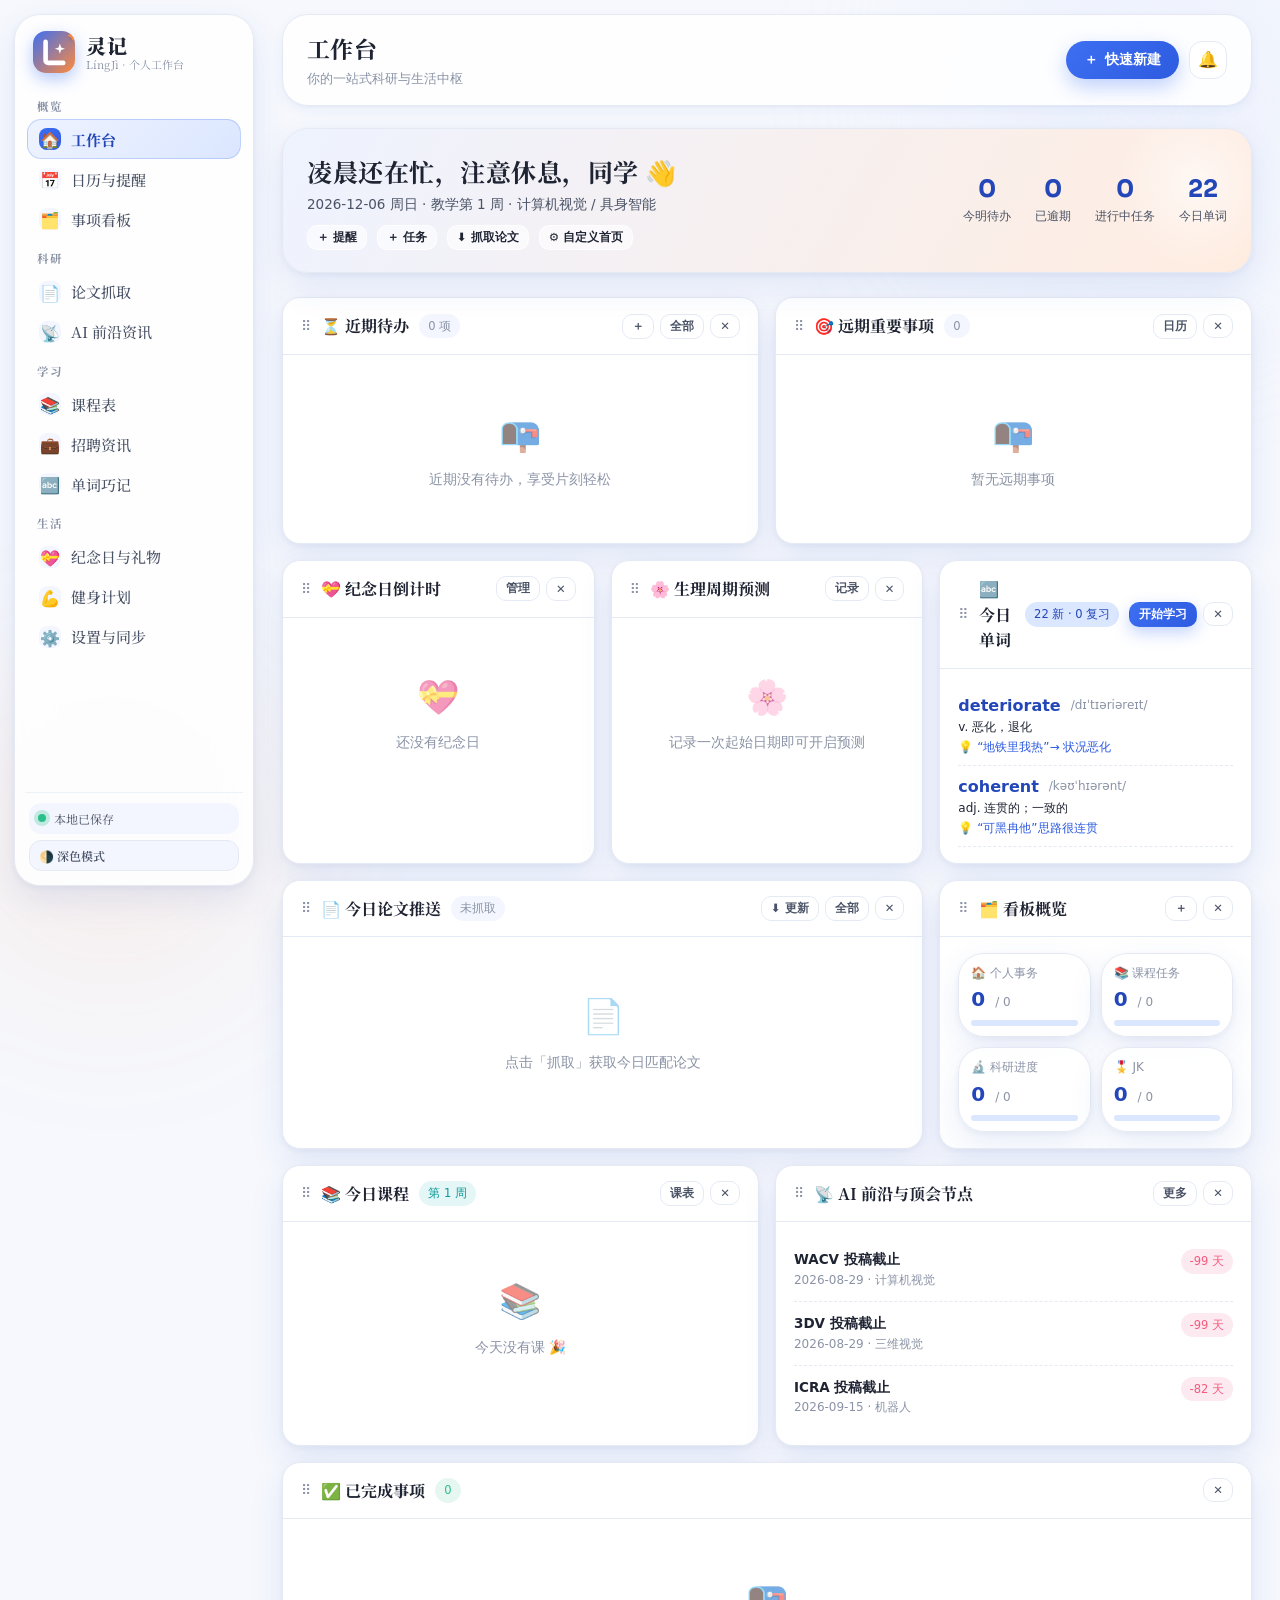
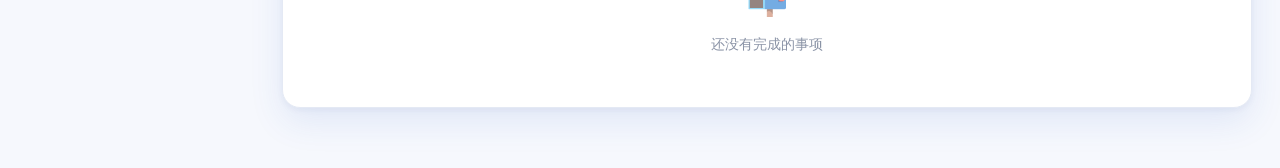
==== commit ae04fa92: "编辑人物档案：修复最左标签被遮 + 整体美化 - 根因：.tp-suggest 仅 padding-top、overflow:auto，首个标签贴边被滚动容器裁掉 1px 边框/选中描边 → 最左标签" ====
--- a/index.html
+++ b/index.html
@@ -14,7 +14,7 @@
 <link rel="preconnect" href="https://fonts.gstatic.com" crossorigin>
 <link href="https://fonts.googleapis.com/css2?family=Sora:wght@500;600;700&family=Noto+Serif+SC:wght@600;700;900&display=swap" rel="stylesheet">
 <title>灵记 · 个人工作台</title>
-<link rel="stylesheet" href="assets/css/app.css?v=28">
+<link rel="stylesheet" href="assets/css/app.css?v=29">
 <link rel="icon" href="assets/icon.svg">
 </head>
 <body>
--- a/assets/css/app.css
+++ b/assets/css/app.css
@@ -165,18 +165,25 @@
 .chip.sel.on{outline:2px solid var(--primary-400);outline-offset:1px}
 
 /* ---------- 标签点选组件 ---------- */
-.tagpick{border:1px solid var(--line);border-radius:10px;padding:8px;background:var(--card);display:flex;flex-direction:column;gap:8px}
-.tp-selected{display:flex;flex-wrap:wrap;gap:6px;min-height:24px}
-.tp-suggest{display:flex;flex-wrap:wrap;gap:6px;margin-top:2px;padding-top:8px;border-top:1px dashed var(--line);max-height:168px;overflow:auto}
-.tp-chip{display:inline-flex;align-items:center;gap:4px;padding:4px 11px;border-radius:18px;font-size:12px;cursor:pointer;user-select:none;background:var(--primary-050);color:var(--primary-700);border:1px solid transparent;transition:.12s}
-.tp-chip:hover{border-color:var(--primary-400)}
-.tp-chip.sug{background:var(--surface-2);color:var(--muted)}
-.tp-chip.sug.active{background:var(--primary-100);color:var(--primary-700);outline:2px solid var(--primary-400);outline-offset:1px}
-.tp-chip.sel{background:var(--primary);color:#fff}
-.tp-chip.sel .tp-x{display:inline-flex;align-items:center;justify-content:center;flex:0 0 auto;background:rgba(255,255,255,.28);border:none;color:#fff;width:16px;height:16px;border-radius:50%;font-size:12px;line-height:1;cursor:pointer;padding:0;margin-left:2px}
-.tp-add{display:flex;gap:6px}
-.tp-add input{flex:1;padding:6px 9px;border:1px solid var(--line);border-radius:8px;background:var(--surface-2);font-size:12.5px;color:var(--ink)}
-.tp-addbtn{background:var(--primary);color:#fff;border:none;border-radius:8px;padding:0 12px;cursor:pointer;font-size:12.5px;white-space:nowrap}
+.tagpick{border:1px solid var(--line);border-radius:12px;padding:12px;background:var(--surface);display:flex;flex-direction:column;gap:10px}
+.tp-block{display:flex;flex-direction:column;gap:7px;min-width:0}
+.tp-h{font-size:11.5px;font-weight:700;color:var(--muted);letter-spacing:.4px}
+.tp-selected{display:flex;flex-wrap:wrap;gap:7px;min-height:38px;padding:10px;background:var(--primary-050);border:1px solid transparent;border-radius:9px;align-content:flex-start;overflow:visible}
+.tp-suggest{display:flex;flex-wrap:wrap;gap:7px;padding:10px;background:var(--surface-2);border:1px solid var(--line-2);border-radius:9px;max-height:200px;overflow:auto;min-width:0}
+.tp-suggest::-webkit-scrollbar{width:8px}
+.tp-suggest::-webkit-scrollbar-thumb{background:var(--line);border-radius:8px}
+.tp-chip{display:inline-flex;align-items:center;gap:5px;padding:6px 13px;border-radius:18px;font-size:12.5px;cursor:pointer;user-select:none;background:var(--primary-050);color:var(--primary-700);border:1px solid var(--line-2);white-space:nowrap;flex:0 0 auto;transition:transform .14s var(--out),background .14s,border-color .14s,box-shadow .14s}
+.tp-chip:hover{border-color:var(--primary-400);transform:translateY(-1px)}
+.tp-chip:active{transform:scale(.96)}
+.tp-chip.sug{background:var(--surface);color:var(--ink-2)}
+.tp-chip.sug.active{background:var(--primary-100);color:var(--primary-700);border-color:var(--primary-400);box-shadow:0 0 0 2px var(--primary-100)}
+.tp-chip.sel{background:var(--primary);color:#fff;border-color:transparent}
+.tp-chip.sel .tp-x{display:inline-flex;align-items:center;justify-content:center;flex:0 0 auto;background:rgba(255,255,255,.28);border:none;color:#fff;width:18px;height:18px;border-radius:50%;font-size:12px;line-height:1;cursor:pointer;padding:0;margin-left:3px}
+.tp-add{display:flex;gap:7px;min-width:0}
+.tp-add input{flex:1;min-width:0;padding:8px 11px;border:1px solid var(--line);border-radius:9px;background:var(--surface);font-size:13px;color:var(--ink);transition:.15s}
+.tp-add input:focus{border-color:var(--primary-400);box-shadow:0 0 0 3px rgba(61,111,242,.15);outline:none}
+.tp-addbtn{background:var(--primary);color:#fff;border:none;border-radius:9px;padding:0 16px;cursor:pointer;font-size:13.5px;font-weight:600;white-space:nowrap;transition:.15s}
+.tp-addbtn:hover{filter:brightness(1.06)}
 
 label.fld{display:flex;flex-direction:column;gap:5px;font-size:12.5px;color:var(--ink-2);font-weight:500}
 input[type=text],input[type=number],input[type=date],input[type=time],input[type=datetime-local],input[type=url],select,textarea{
@@ -184,8 +191,9 @@
 input:focus,select:focus,textarea:focus{border-color:var(--primary-400);box-shadow:0 0 0 3px rgba(61,111,242,.15);background:var(--surface)}
 textarea{resize:vertical;min-height:72px}
 input[type=checkbox],input[type=radio]{accent-color:var(--primary);width:15px;height:15px}
-.form-grid{display:grid;grid-template-columns:1fr 1fr;gap:12px}
+.form-grid{display:grid;grid-template-columns:1fr 1fr;gap:12px;align-items:start}
 .form-grid .full{grid-column:1/-1}
+.fld-section{grid-column:1/-1;margin:4px 0 0;padding:9px 12px;font-size:12.5px;font-weight:700;color:var(--primary-700);background:var(--primary-050);border-left:3px solid var(--primary);border-radius:8px;letter-spacing:.3px}
 
 .progress{height:6px;background:var(--primary-100);border-radius:6px;overflow:hidden}
 .progress > i{display:block;height:100%;background:linear-gradient(90deg,var(--primary),var(--accent));border-radius:6px;transition:width .5s}
@@ -199,7 +207,7 @@
 /* 模态 */
 .modal-mask{position:fixed;inset:0;background:rgba(13,28,60,.42);backdrop-filter:blur(4px);-webkit-backdrop-filter:blur(4px);z-index:200;display:grid;place-items:center;padding:16px;animation:fade .18s}
 @keyframes fade{from{opacity:0}}
-.modal{background:rgba(var(--glass-rgb),var(--panel-alpha));backdrop-filter:blur(12px);-webkit-backdrop-filter:blur(12px);border-radius:var(--r-lg);width:min(620px,100%);max-height:88vh;display:flex;flex-direction:column;box-shadow:var(--sh-lg);animation:pop .26s var(--spring)}
+.modal{background:rgba(var(--glass-rgb),var(--panel-alpha));backdrop-filter:blur(12px);-webkit-backdrop-filter:blur(12px);border-radius:var(--r-lg);width:min(620px,100%);max-height:88vh;display:flex;flex-direction:column;overflow:hidden;box-shadow:var(--sh-lg);animation:pop .26s var(--spring)}
 @keyframes pop{from{transform:translateY(14px) scale(.98);opacity:0}}
 .modal.wide{width:min(880px,100%)}
 .modal-head{display:flex;align-items:center;padding:16px 18px;border-bottom:1px solid var(--line)}
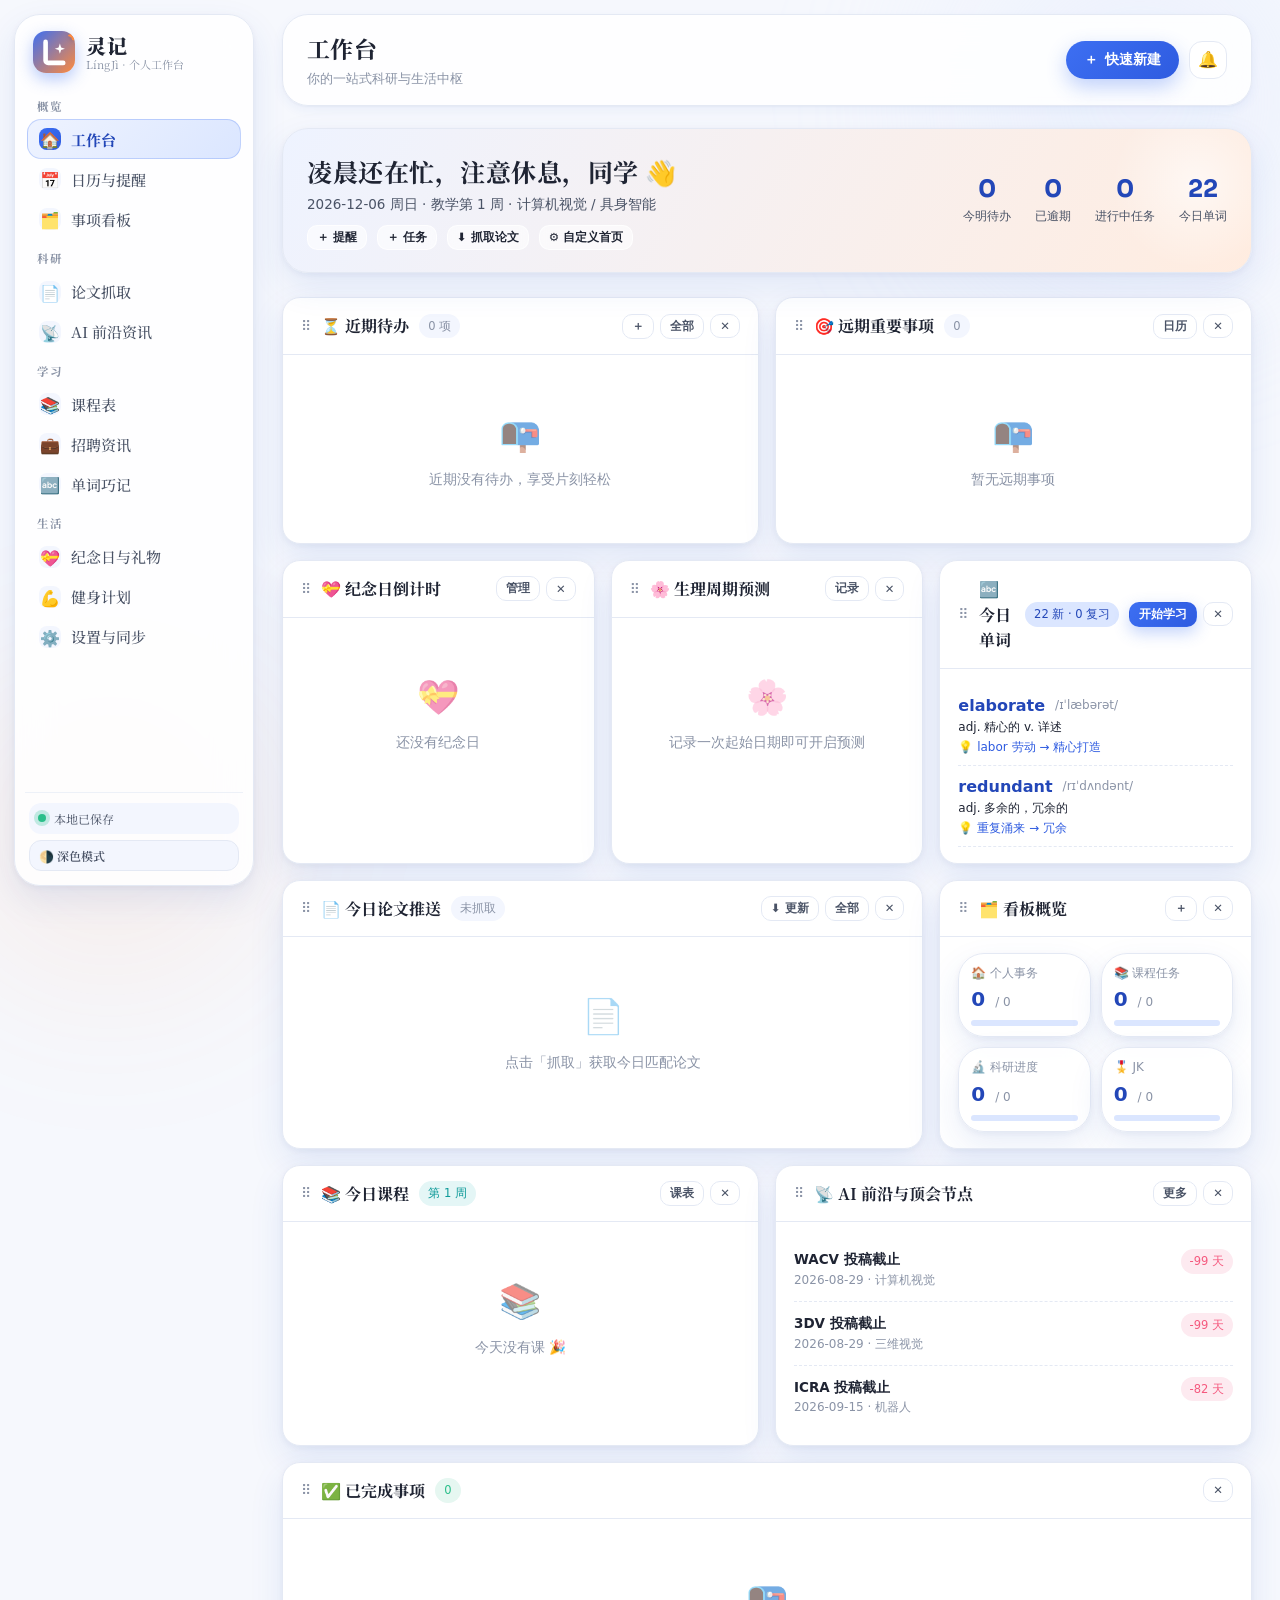
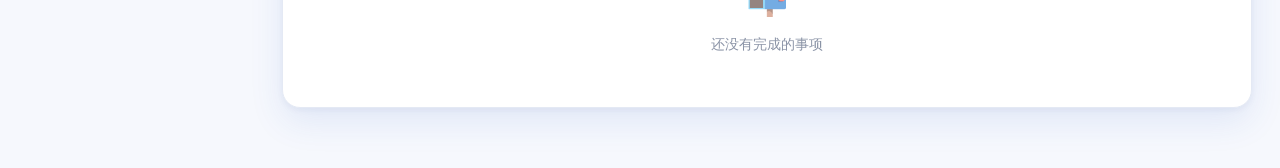
==== commit 100b47e5: "人物档案标签选择器：图标 + 柔和彩色胶囊，参考记账分类风格 - js/data/gifts.js：INTEREST_TAGS / STYLE_TAGS 改为 {t, icon, color} 对象数" ====
--- a/index.html
+++ b/index.html
@@ -14,7 +14,7 @@
 <link rel="preconnect" href="https://fonts.gstatic.com" crossorigin>
 <link href="https://fonts.googleapis.com/css2?family=Sora:wght@500;600;700&family=Noto+Serif+SC:wght@600;700;900&display=swap" rel="stylesheet">
 <title>灵记 · 个人工作台</title>
-<link rel="stylesheet" href="assets/css/app.css?v=29">
+<link rel="stylesheet" href="assets/css/app.css?v=30">
 <link rel="icon" href="assets/icon.svg">
 </head>
 <body>
--- a/assets/css/app.css
+++ b/assets/css/app.css
@@ -172,13 +172,36 @@
 .tp-suggest{display:flex;flex-wrap:wrap;gap:7px;padding:10px;background:var(--surface-2);border:1px solid var(--line-2);border-radius:9px;max-height:200px;overflow:auto;min-width:0}
 .tp-suggest::-webkit-scrollbar{width:8px}
 .tp-suggest::-webkit-scrollbar-thumb{background:var(--line);border-radius:8px}
-.tp-chip{display:inline-flex;align-items:center;gap:5px;padding:6px 13px;border-radius:18px;font-size:12.5px;cursor:pointer;user-select:none;background:var(--primary-050);color:var(--primary-700);border:1px solid var(--line-2);white-space:nowrap;flex:0 0 auto;transition:transform .14s var(--out),background .14s,border-color .14s,box-shadow .14s}
-.tp-chip:hover{border-color:var(--primary-400);transform:translateY(-1px)}
+.tp-chip{display:inline-flex;align-items:center;gap:5px;padding:6px 12px 6px 10px;border-radius:18px;font-size:12.5px;cursor:pointer;user-select:none;background:var(--tp-bg,var(--primary-050));color:var(--tp-fg,var(--primary-700));border:1px solid transparent;white-space:nowrap;flex:0 0 auto;transition:transform .14s var(--out),background .14s,border-color .14s,box-shadow .14s,filter .14s}
+.tp-chip .tp-ico{font-size:13px;line-height:1;filter:grayscale(22%);transition:filter .14s}
+.tp-chip:hover{border-color:var(--tp-fg,var(--primary-400));transform:translateY(-1px);box-shadow:0 2px 5px rgba(0,0,0,.06)}
 .tp-chip:active{transform:scale(.96)}
-.tp-chip.sug{background:var(--surface);color:var(--ink-2)}
-.tp-chip.sug.active{background:var(--primary-100);color:var(--primary-700);border-color:var(--primary-400);box-shadow:0 0 0 2px var(--primary-100)}
-.tp-chip.sel{background:var(--primary);color:#fff;border-color:transparent}
+.tp-chip.sug{background:var(--tp-bg,var(--surface));color:var(--tp-fg,var(--ink-2))}
+.tp-chip.sug.active{background:var(--primary);color:#fff;transform:scale(.97);box-shadow:0 3px 8px rgba(37,99,235,.25)}
+.tp-chip.sug.active .tp-ico,.tp-chip.sel .tp-ico{filter:none}
+.tp-chip.sel{background:var(--primary);color:#fff}
+.tp-chip.sel:hover{border-color:rgba(255,255,255,.45)}
 .tp-chip.sel .tp-x{display:inline-flex;align-items:center;justify-content:center;flex:0 0 auto;background:rgba(255,255,255,.28);border:none;color:#fff;width:18px;height:18px;border-radius:50%;font-size:12px;line-height:1;cursor:pointer;padding:0;margin-left:3px}
+.tp-chip.c-rose{--tp-bg:#fff1f2;--tp-fg:#be123c}
+.tp-chip.c-pink{--tp-bg:#fdf2f8;--tp-fg:#be185d}
+.tp-chip.c-fuchsia{--tp-bg:#fdf4ff;--tp-fg:#a21caf}
+.tp-chip.c-purple{--tp-bg:#faf5ff;--tp-fg:#7e22ce}
+.tp-chip.c-violet{--tp-bg:#f5f3ff;--tp-fg:#6d28d9}
+.tp-chip.c-indigo{--tp-bg:#eef2ff;--tp-fg:#3730a3}
+.tp-chip.c-blue{--tp-bg:#eff6ff;--tp-fg:#1d4ed8}
+.tp-chip.c-sky{--tp-bg:#f0f9ff;--tp-fg:#0369a1}
+.tp-chip.c-teal{--tp-bg:#f0fdfa;--tp-fg:#0f766e}
+.tp-chip.c-emerald{--tp-bg:#ecfdf5;--tp-fg:#047857}
+.tp-chip.c-green{--tp-bg:#f0fdf4;--tp-fg:#15803d}
+.tp-chip.c-lime{--tp-bg:#f7fee7;--tp-fg:#3f6212}
+.tp-chip.c-yellow{--tp-bg:#fefce8;--tp-fg:#a16207}
+.tp-chip.c-amber{--tp-bg:#fffbeb;--tp-fg:#b45309}
+.tp-chip.c-orange{--tp-bg:#fff7ed;--tp-fg:#c2410c}
+.tp-chip.c-red{--tp-bg:#fef2f2;--tp-fg:#b91c1c}
+.tp-chip.c-stone{--tp-bg:#fafaf9;--tp-fg:#57534e}
+.tp-chip.c-slate{--tp-bg:#f8fafc;--tp-fg:#475569}
+.tp-chip.c-zinc{--tp-bg:#fafafa;--tp-fg:#52525b}
+.tp-chip.c-gray{--tp-bg:#f9fafb;--tp-fg:#374151}
 .tp-add{display:flex;gap:7px;min-width:0}
 .tp-add input{flex:1;min-width:0;padding:8px 11px;border:1px solid var(--line);border-radius:9px;background:var(--surface);font-size:13px;color:var(--ink);transition:.15s}
 .tp-add input:focus{border-color:var(--primary-400);box-shadow:0 0 0 3px rgba(61,111,242,.15);outline:none}
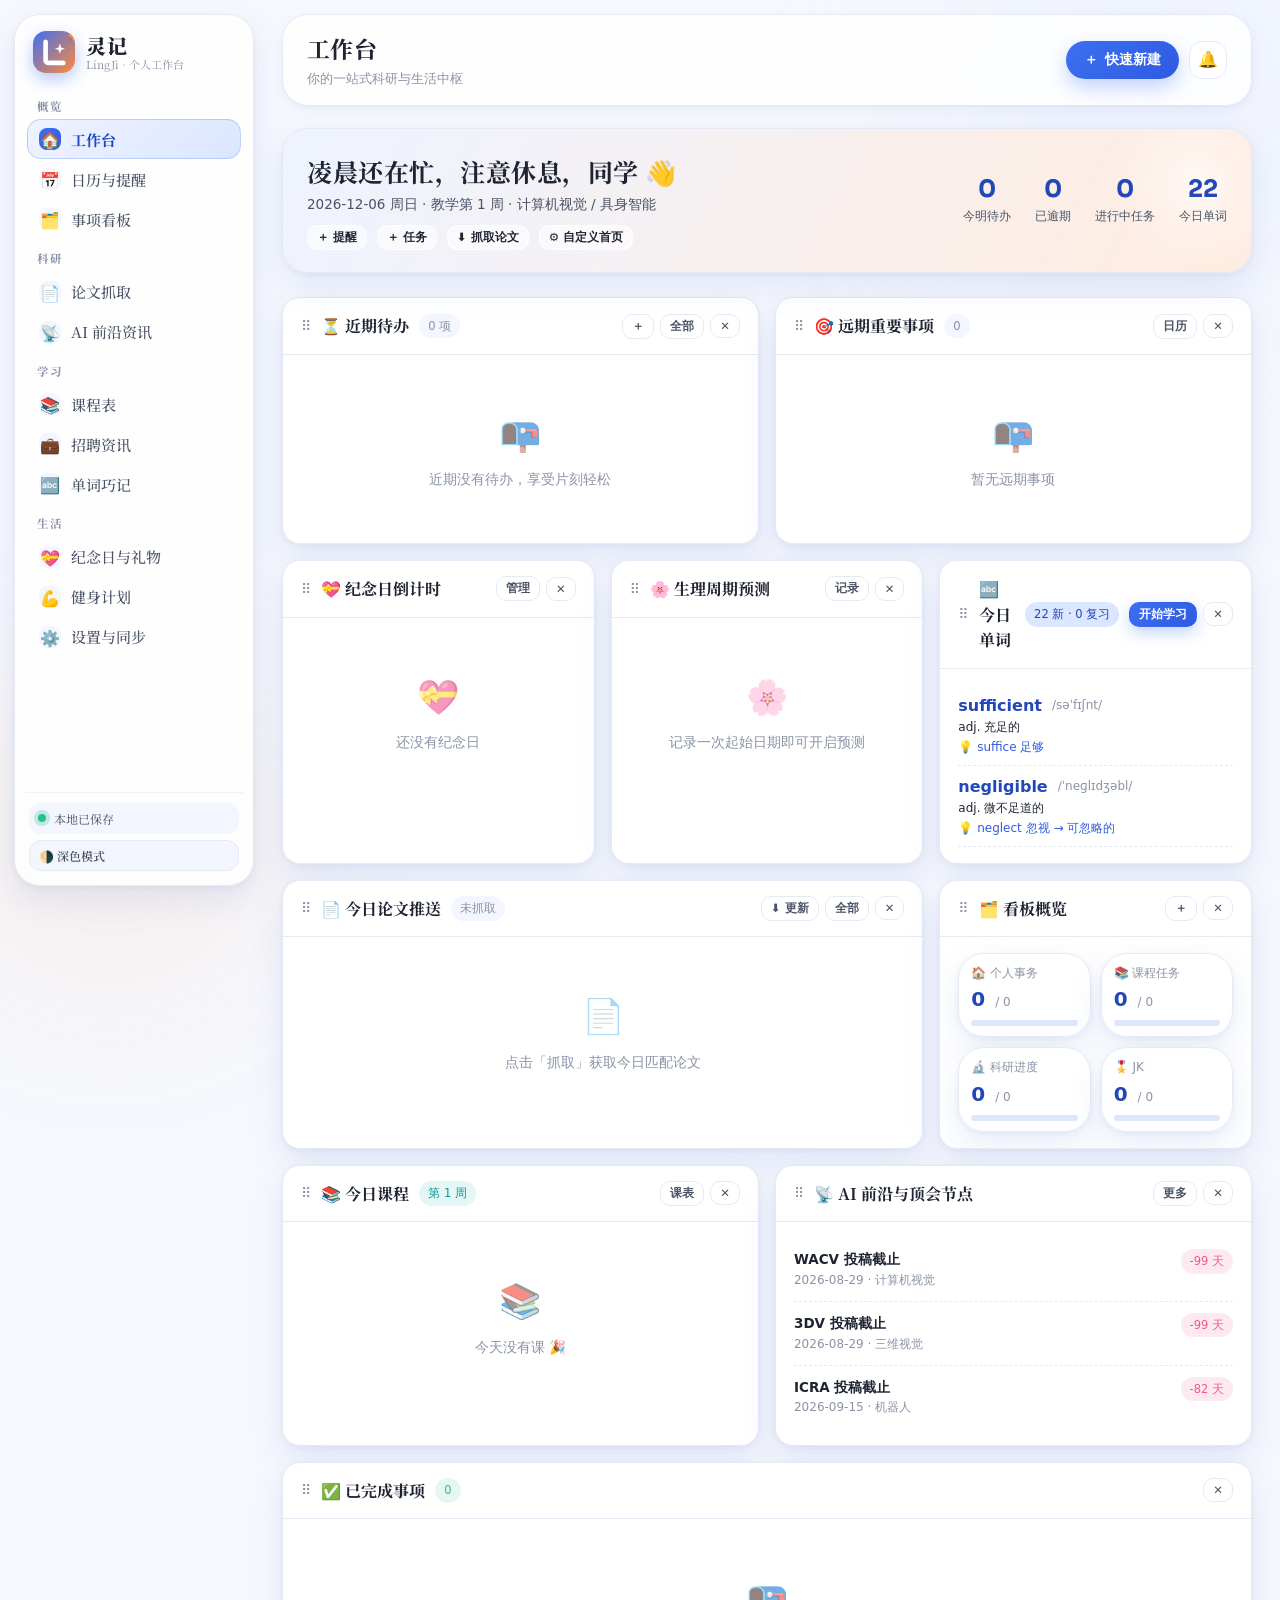
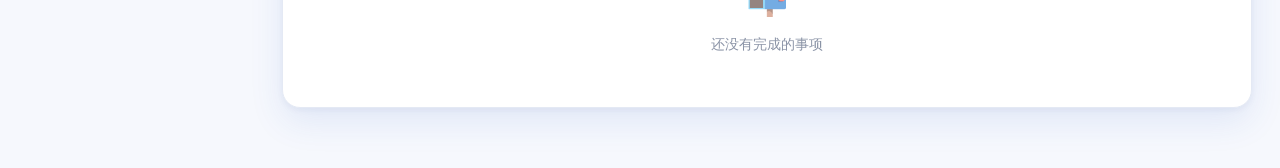
==== commit 2a6d0a88: "手机端底栏：常驻文字标注 + 整体压扁 - 取消「仅选中才显示文字」：未选中按钮也显示图标下方小标签（font-size:9.5px，4 入口均可见）。 - 底栏压扁：上下内边距 6px→4px，图标" ====
--- a/index.html
+++ b/index.html
@@ -14,7 +14,7 @@
 <link rel="preconnect" href="https://fonts.gstatic.com" crossorigin>
 <link href="https://fonts.googleapis.com/css2?family=Sora:wght@500;600;700&family=Noto+Serif+SC:wght@600;700;900&display=swap" rel="stylesheet">
 <title>灵记 · 个人工作台</title>
-<link rel="stylesheet" href="assets/css/app.css?v=30">
+<link rel="stylesheet" href="assets/css/app.css?v=31">
 <link rel="icon" href="assets/icon.svg">
 </head>
 <body>
--- a/assets/css/app.css
+++ b/assets/css/app.css
@@ -457,11 +457,11 @@
   .fab-sheet{display:flex;flex-direction:column;gap:4px;position:fixed;right:16px;bottom:calc(140px + env(safe-area-inset-bottom));z-index:80;background:var(--card);border:1px solid var(--line);border-radius:16px;padding:6px;box-shadow:var(--shadow-lg);width:152px}
   .fab-sheet button{display:flex;align-items:center;gap:8px;width:100%;text-align:left;background:none;border:0;padding:11px 12px;border-radius:10px;cursor:pointer;font-size:13.5px;color:var(--ink)}
   .fab-sheet button:active{background:var(--blue-050)}
-  /* 底部导航：手机上纯图标 + active 显示小标签，4 入口必排下 */
-  .tabbar{box-shadow:0 -2px 16px rgba(16,42,80,.10);display:flex;justify-content:space-around;gap:0;padding:6px 4px calc(6px + env(safe-area-inset-bottom))}
-  .tabbar button{flex:none;width:25%;min-width:0;font-size:0;gap:0;padding:7px 0}
-  .tabbar button .ico{font-size:22px}
-  .tabbar button.active{font-size:9px;gap:2px}
+  /* 底部导航：手机上图标 + 常驻小标签（不点选也显示文字），整体压扁 */
+  .tabbar{box-shadow:0 -2px 14px rgba(16,42,80,.10);display:flex;justify-content:space-around;gap:0;padding:4px 4px calc(4px + env(safe-area-inset-bottom))}
+  .tabbar button{flex:none;width:25%;min-width:0;font-size:9.5px;gap:1px;padding:4px 0;color:var(--muted);background:none;border:0;display:flex;flex-direction:column;align-items:center;cursor:pointer}
+  .tabbar button .ico{font-size:19px;line-height:1}
+  .tabbar button.active{color:var(--blue-600);font-weight:600}
   .stat b{font-size:19px}
   /* 移动端 toast 抬到底部导航上方，宽度撑满 */
   .toast-wrap{left:16px;right:16px;bottom:calc(86px + env(safe-area-inset-bottom));align-items:stretch}
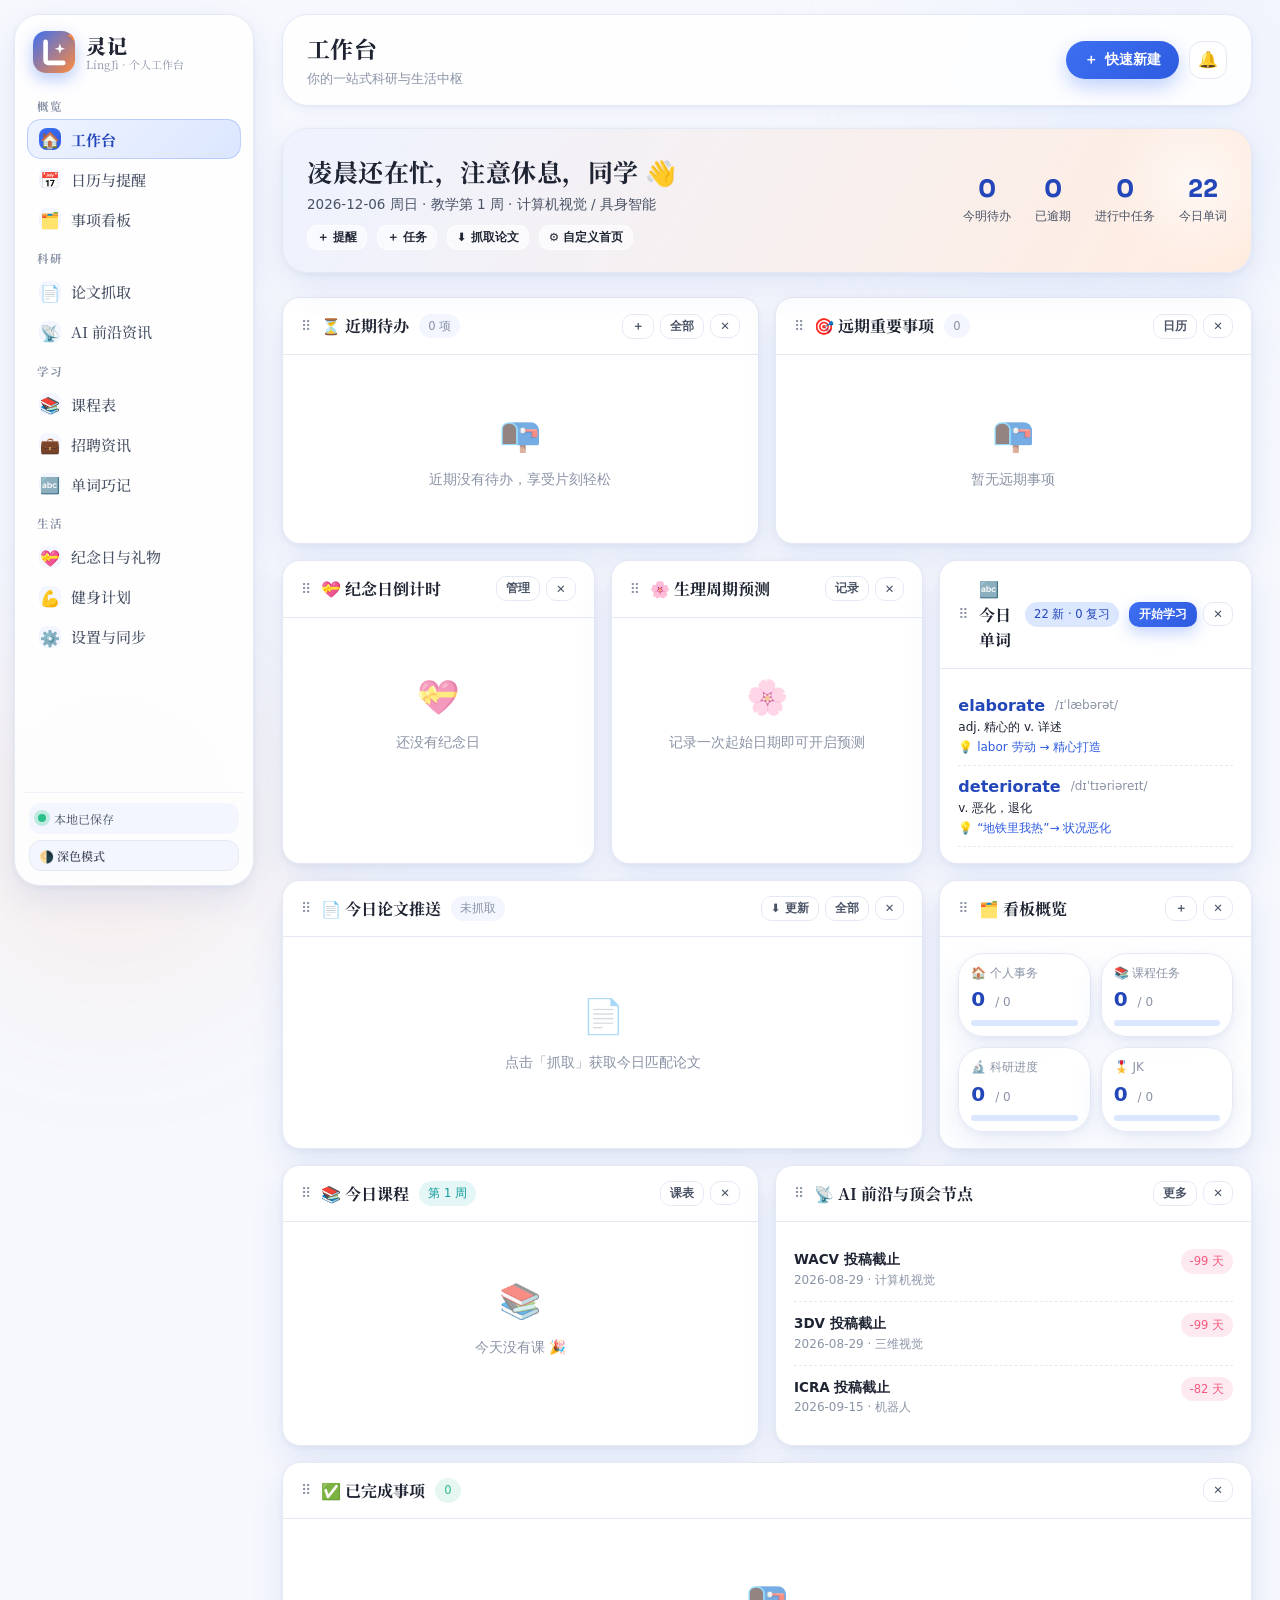
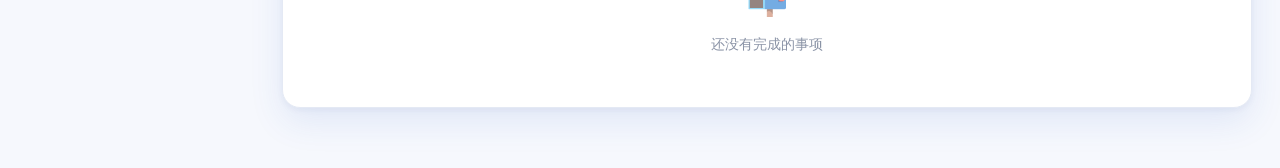
==== commit 3e754bbb: "人物档案：选中标签蓝色调浅 + 分区标题去框改为深色纯文字 - 选中态(.tp-chip.sel / .sug.active)由深蓝实填充改为柔和蓝底(var(--primary-100))+深蓝字(" ====
--- a/index.html
+++ b/index.html
@@ -14,7 +14,7 @@
 <link rel="preconnect" href="https://fonts.gstatic.com" crossorigin>
 <link href="https://fonts.googleapis.com/css2?family=Sora:wght@500;600;700&family=Noto+Serif+SC:wght@600;700;900&display=swap" rel="stylesheet">
 <title>灵记 · 个人工作台</title>
-<link rel="stylesheet" href="assets/css/app.css?v=31">
+<link rel="stylesheet" href="assets/css/app.css?v=32">
 <link rel="icon" href="assets/icon.svg">
 </head>
 <body>
--- a/assets/css/app.css
+++ b/assets/css/app.css
@@ -177,11 +177,11 @@
 .tp-chip:hover{border-color:var(--tp-fg,var(--primary-400));transform:translateY(-1px);box-shadow:0 2px 5px rgba(0,0,0,.06)}
 .tp-chip:active{transform:scale(.96)}
 .tp-chip.sug{background:var(--tp-bg,var(--surface));color:var(--tp-fg,var(--ink-2))}
-.tp-chip.sug.active{background:var(--primary);color:#fff;transform:scale(.97);box-shadow:0 3px 8px rgba(37,99,235,.25)}
+.tp-chip.sug.active{background:var(--primary-100);color:var(--primary-700);border-color:var(--primary-400);transform:scale(.97);box-shadow:0 2px 6px rgba(61,111,242,.18)}
 .tp-chip.sug.active .tp-ico,.tp-chip.sel .tp-ico{filter:none}
-.tp-chip.sel{background:var(--primary);color:#fff}
-.tp-chip.sel:hover{border-color:rgba(255,255,255,.45)}
-.tp-chip.sel .tp-x{display:inline-flex;align-items:center;justify-content:center;flex:0 0 auto;background:rgba(255,255,255,.28);border:none;color:#fff;width:18px;height:18px;border-radius:50%;font-size:12px;line-height:1;cursor:pointer;padding:0;margin-left:3px}
+.tp-chip.sel{background:var(--primary-100);color:var(--primary-700);border-color:var(--primary-400)}
+.tp-chip.sel:hover{border-color:var(--primary)}
+.tp-chip.sel .tp-x{display:inline-flex;align-items:center;justify-content:center;flex:0 0 auto;background:var(--primary-400);border:none;color:#fff;width:18px;height:18px;border-radius:50%;font-size:12px;line-height:1;cursor:pointer;padding:0;margin-left:3px}
 .tp-chip.c-rose{--tp-bg:#fff1f2;--tp-fg:#be123c}
 .tp-chip.c-pink{--tp-bg:#fdf2f8;--tp-fg:#be185d}
 .tp-chip.c-fuchsia{--tp-bg:#fdf4ff;--tp-fg:#a21caf}
@@ -216,7 +216,7 @@
 input[type=checkbox],input[type=radio]{accent-color:var(--primary);width:15px;height:15px}
 .form-grid{display:grid;grid-template-columns:1fr 1fr;gap:12px;align-items:start}
 .form-grid .full{grid-column:1/-1}
-.fld-section{grid-column:1/-1;margin:4px 0 0;padding:9px 12px;font-size:12.5px;font-weight:700;color:var(--primary-700);background:var(--primary-050);border-left:3px solid var(--primary);border-radius:8px;letter-spacing:.3px}
+.fld-section{grid-column:1/-1;margin:10px 0 2px;font-size:13px;font-weight:700;color:var(--ink);letter-spacing:.3px}
 
 .progress{height:6px;background:var(--primary-100);border-radius:6px;overflow:hidden}
 .progress > i{display:block;height:100%;background:linear-gradient(90deg,var(--primary),var(--accent));border-radius:6px;transition:width .5s}
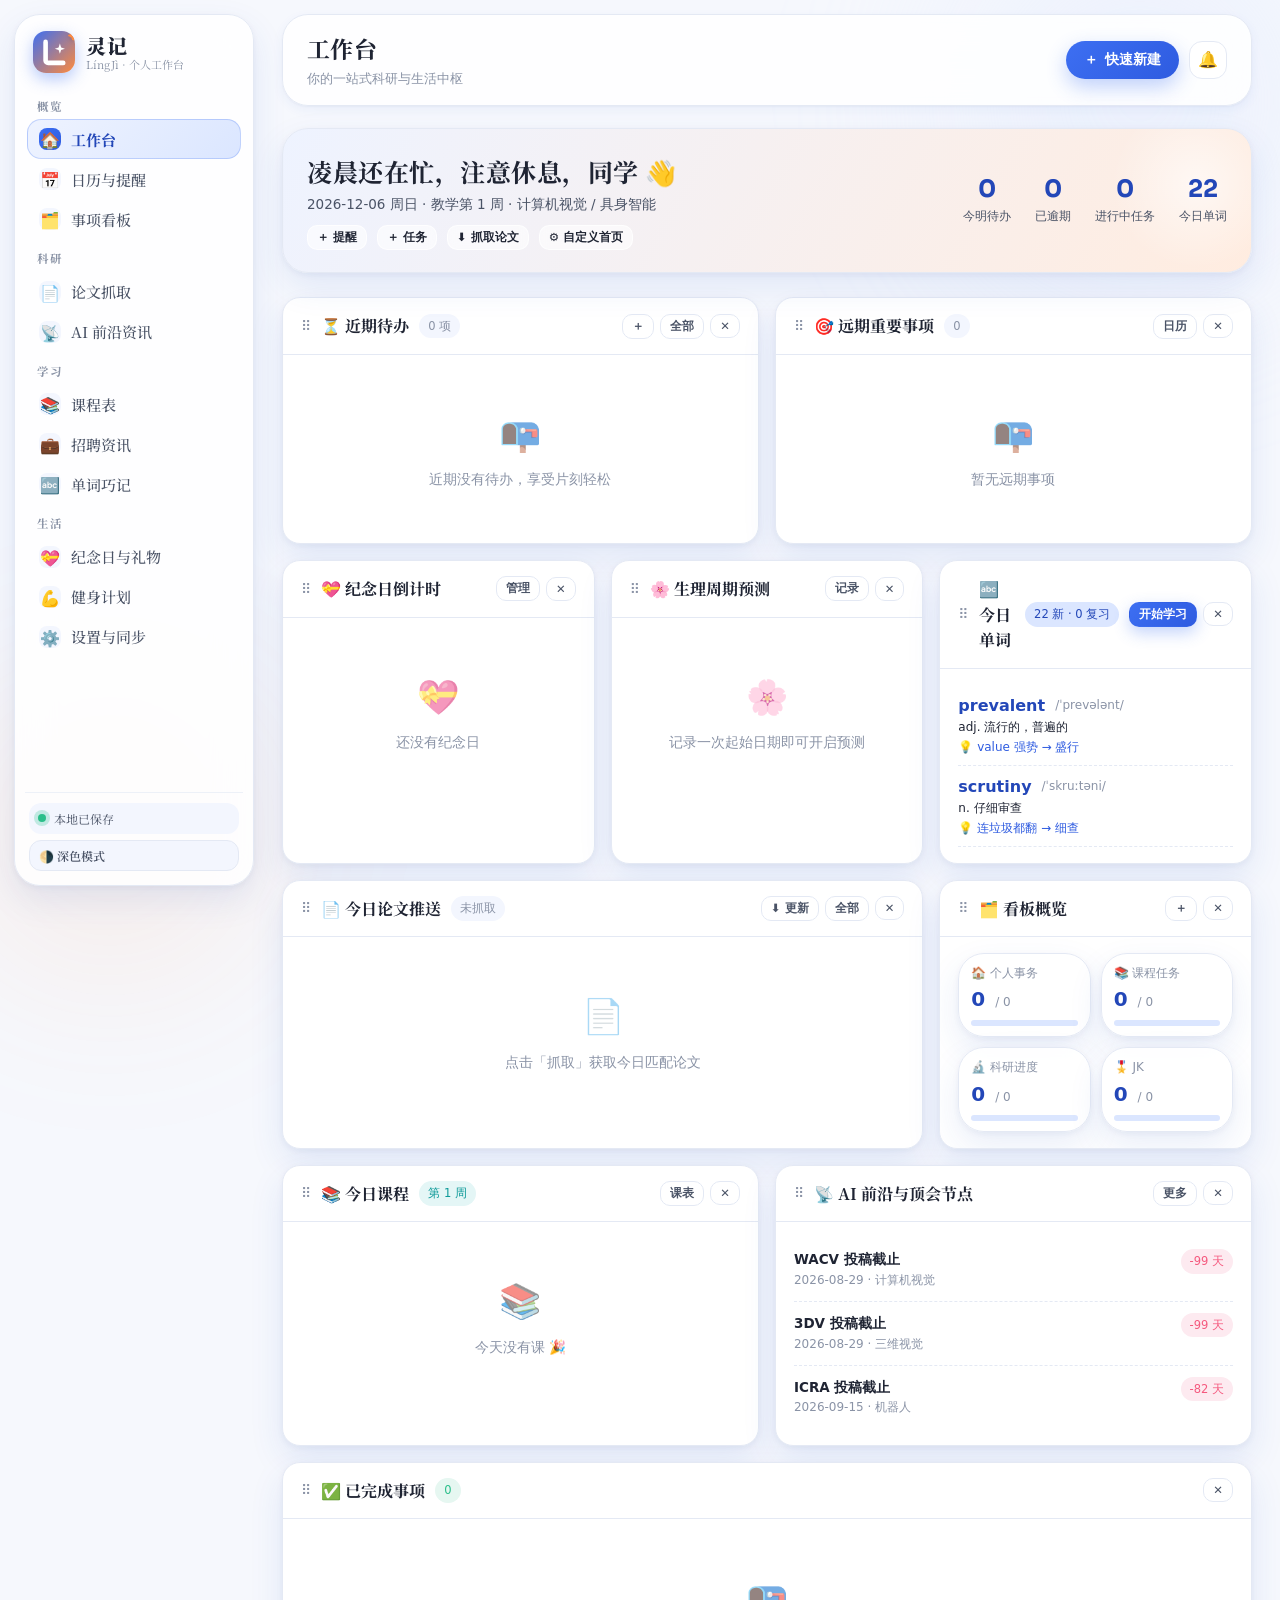
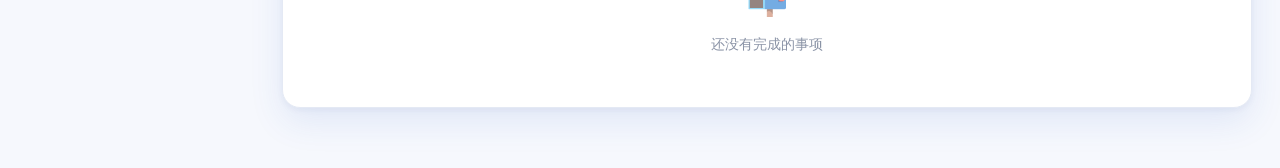
==== commit 2e0de93a: "首页顶栏 z-index 提升：修复「快速新建」下拉菜单被 hero(下午好) 遮挡 - 根因：.topbar 与 .view 的 z-index 均为 auto，.view 在 DOM 中位于 .t" ====
--- a/index.html
+++ b/index.html
@@ -14,7 +14,7 @@
 <link rel="preconnect" href="https://fonts.gstatic.com" crossorigin>
 <link href="https://fonts.googleapis.com/css2?family=Sora:wght@500;600;700&family=Noto+Serif+SC:wght@600;700;900&display=swap" rel="stylesheet">
 <title>灵记 · 个人工作台</title>
-<link rel="stylesheet" href="assets/css/app.css?v=32">
+<link rel="stylesheet" href="assets/css/app.css?v=33">
 <link rel="icon" href="assets/icon.svg">
 </head>
 <body>
--- a/assets/css/app.css
+++ b/assets/css/app.css
@@ -102,7 +102,7 @@
 
 /* ---------- 主区 ---------- */
 .main{flex:1;min-width:0;display:flex;flex-direction:column;padding-bottom:20px}
-.topbar{position:relative;display:flex;align-items:center;gap:14px;padding:16px 24px;margin:14px 28px 0;background:var(--glass);backdrop-filter:blur(18px);-webkit-backdrop-filter:blur(18px);border:1px solid var(--line);border-radius:var(--r-lg);box-shadow:var(--sh-sm)}
+.topbar{position:relative;z-index:60;display:flex;align-items:center;gap:14px;padding:16px 24px;margin:14px 28px 0;background:var(--glass);backdrop-filter:blur(18px);-webkit-backdrop-filter:blur(18px);border:1px solid var(--line);border-radius:var(--r-lg);box-shadow:var(--sh-sm)}
 .topbar-title h1{font-family:var(--display);font-size:23px;font-weight:700;letter-spacing:.4px;color:var(--ink)}
 .topbar-title p{font-size:12.5px;color:var(--muted);margin-top:1px}
 .topbar-actions{margin-left:auto;display:flex;align-items:center;gap:10px}
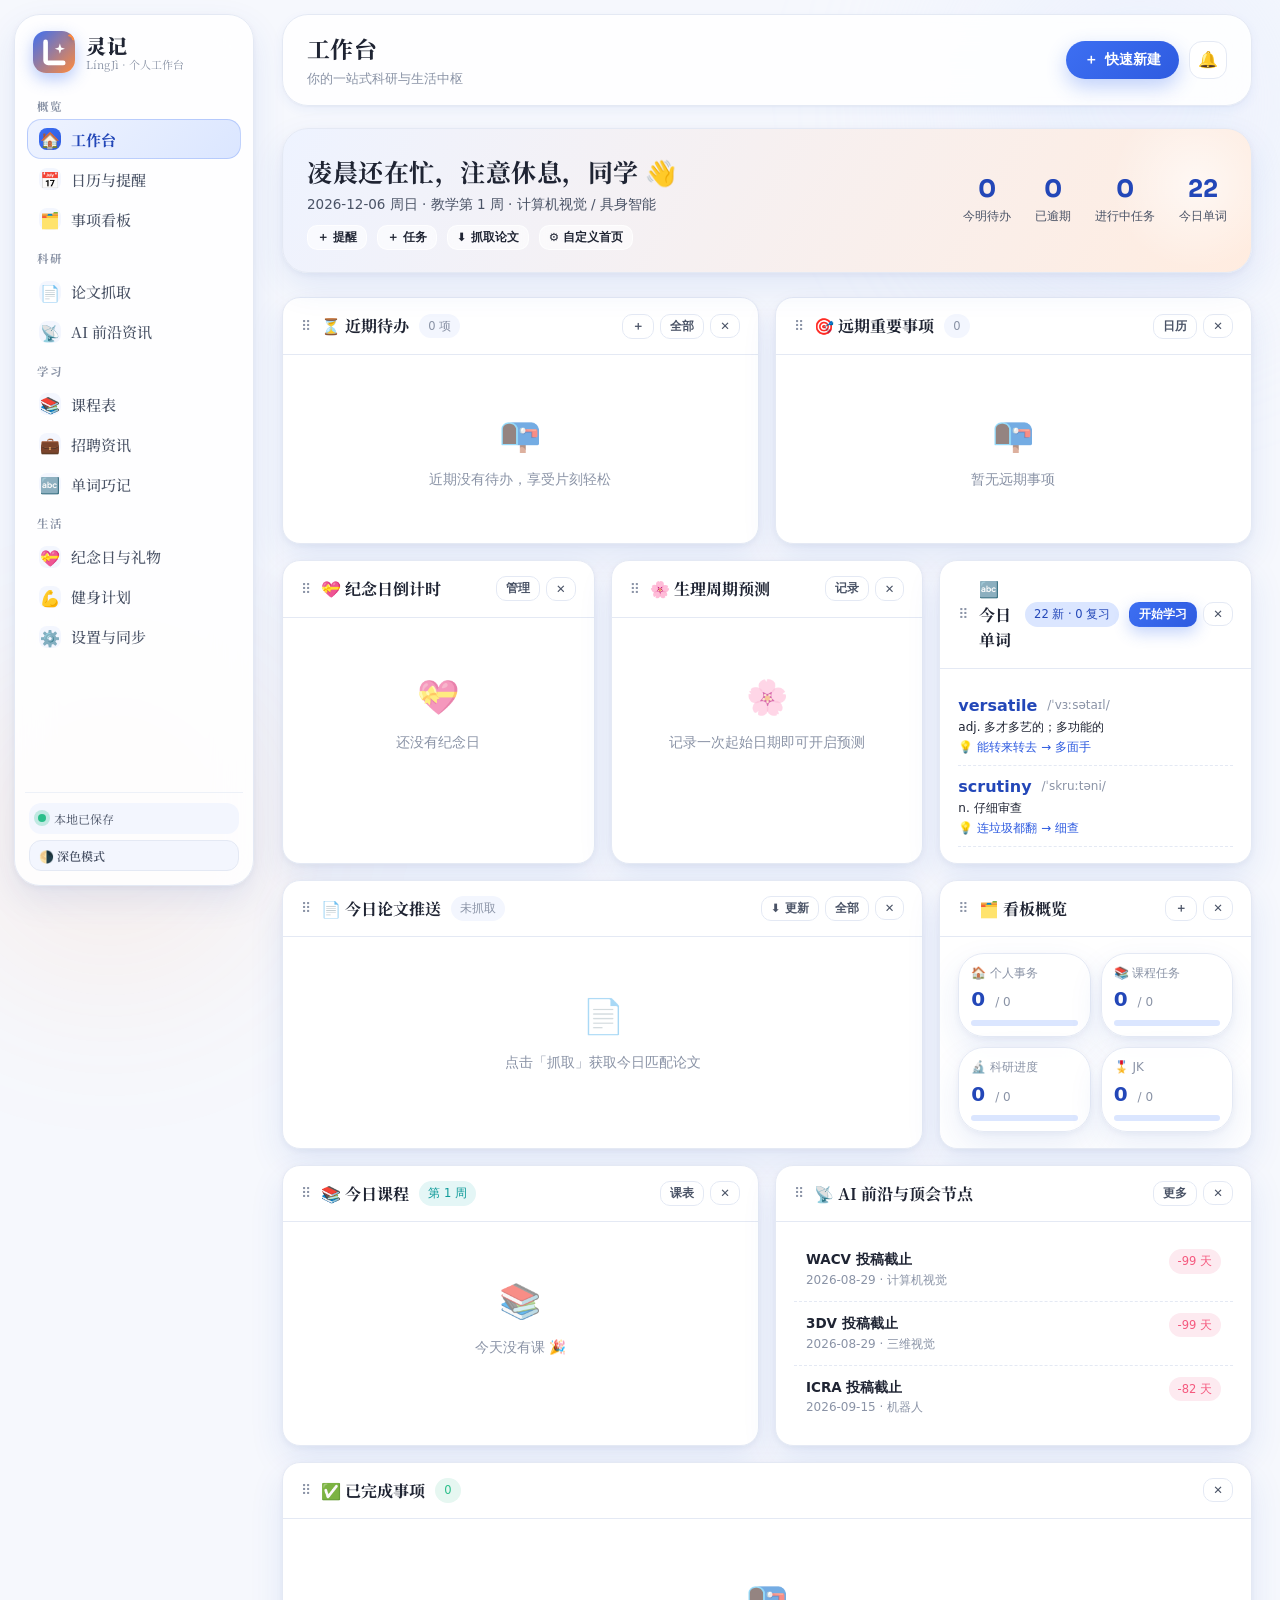
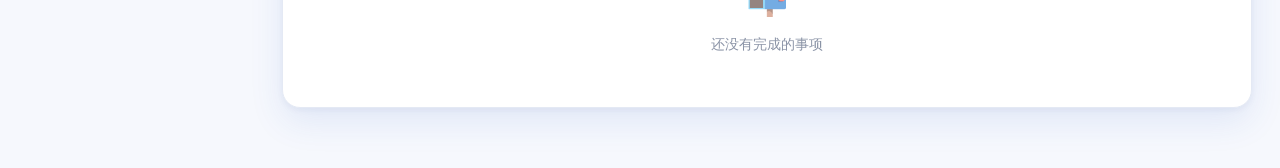
==== commit 94ab10dd: "快捷新建菜单降低透明度 + 待办行文字不再贴左 - 快捷新建下拉(.quick-menu)：背景由 rgba(glass,.85)+blur12 改为 rgba(glass,.97)+blur8，  " ====
--- a/index.html
+++ b/index.html
@@ -14,7 +14,7 @@
 <link rel="preconnect" href="https://fonts.gstatic.com" crossorigin>
 <link href="https://fonts.googleapis.com/css2?family=Sora:wght@500;600;700&family=Noto+Serif+SC:wght@600;700;900&display=swap" rel="stylesheet">
 <title>灵记 · 个人工作台</title>
-<link rel="stylesheet" href="assets/css/app.css?v=33">
+<link rel="stylesheet" href="assets/css/app.css?v=34">
 <link rel="icon" href="assets/icon.svg">
 </head>
 <body>
--- a/assets/css/app.css
+++ b/assets/css/app.css
@@ -114,7 +114,7 @@
 .primary-btn:hover{transform:translateY(-2px);box-shadow:0 12px 26px rgba(61,111,242,.42)}
 .primary-btn:active{transform:scale(.95)}
 .quick-add{position:relative}
-.quick-menu{position:absolute;right:0;top:calc(100% + 10px);background:rgba(var(--glass-rgb),var(--panel-alpha));backdrop-filter:blur(12px);-webkit-backdrop-filter:blur(12px);border:1px solid var(--line);border-radius:var(--r);box-shadow:var(--sh-lg);padding:8px;min-width:182px;display:none;flex-direction:column;gap:3px;z-index:50;animation:pop .25s var(--spring)}
+.quick-menu{position:absolute;right:0;top:calc(100% + 10px);background:rgba(var(--glass-rgb),.97);backdrop-filter:blur(8px);-webkit-backdrop-filter:blur(8px);border:1px solid var(--line);border-radius:var(--r);box-shadow:var(--sh-lg);padding:8px;min-width:182px;display:none;flex-direction:column;gap:3px;z-index:50;animation:pop .25s var(--spring)}
 .quick-menu.open{display:flex}
 .quick-menu button{display:flex;align-items:center;gap:10px;width:100%;text-align:left;background:none;border:0;padding:10px 12px;border-radius:12px;cursor:pointer;font-size:13.5px;color:var(--ink-2);transition:.15s}
 .quick-menu button:hover{background:var(--primary-050);color:var(--primary-700)}
@@ -221,7 +221,7 @@
 .progress{height:6px;background:var(--primary-100);border-radius:6px;overflow:hidden}
 .progress > i{display:block;height:100%;background:linear-gradient(90deg,var(--primary),var(--accent));border-radius:6px;transition:width .5s}
 
-.list-item{display:flex;gap:11px;align-items:flex-start;padding:11px 0;border-bottom:1px dashed var(--line)}
+.list-item{display:flex;gap:11px;align-items:flex-start;padding:11px 12px;border-bottom:1px dashed var(--line)}
 .list-item:last-child{border-bottom:0}
 .list-item .t{font-weight:600;font-size:13.5px}
 .list-item .s{font-size:12px;color:var(--muted)}
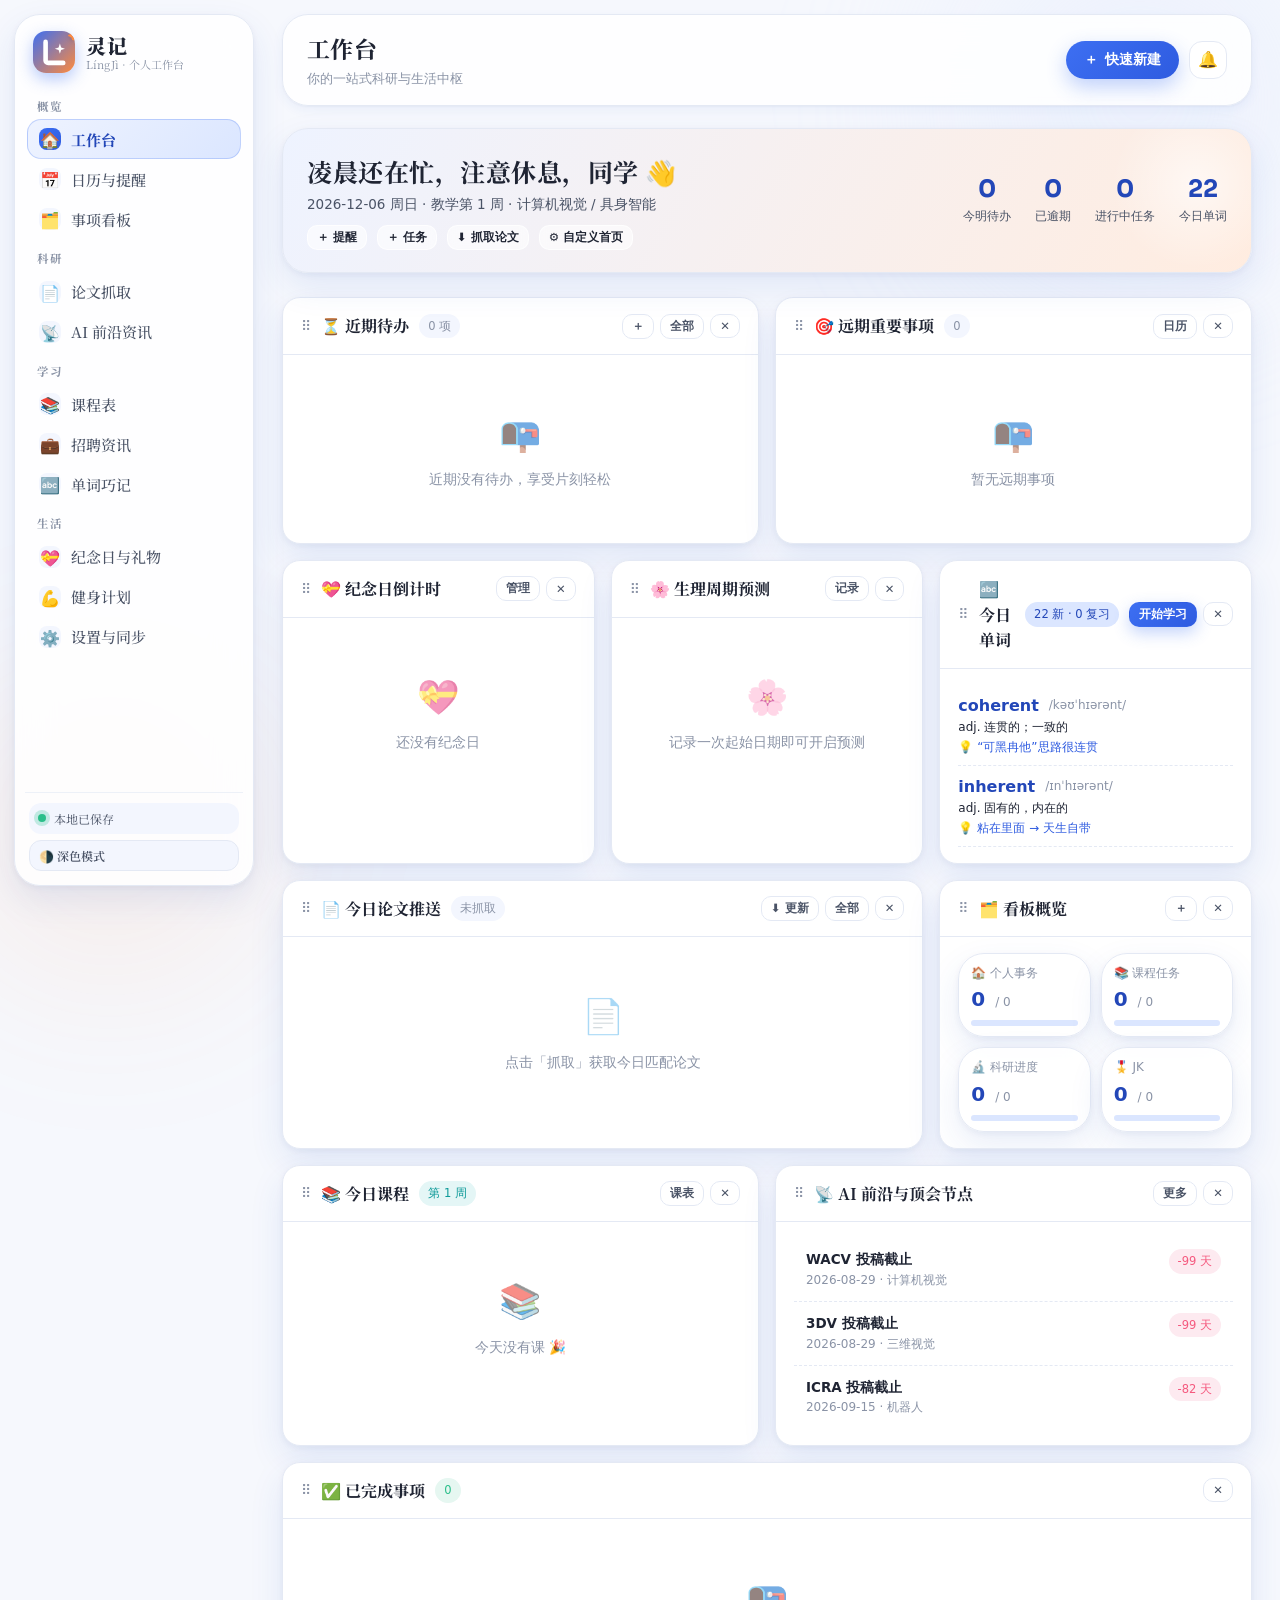
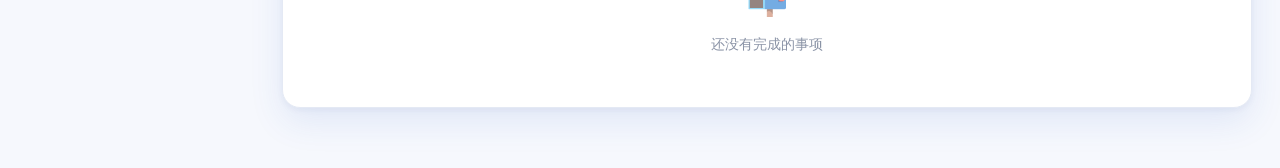
==== commit 99ade5cc: "feat: 云同步端到端加密（AES-GCM，密码本地保存，云端只存密文）" ====
--- a/index.html
+++ b/index.html
@@ -14,7 +14,7 @@
 <link rel="preconnect" href="https://fonts.gstatic.com" crossorigin>
 <link href="https://fonts.googleapis.com/css2?family=Sora:wght@500;600;700&family=Noto+Serif+SC:wght@600;700;900&display=swap" rel="stylesheet">
 <title>灵记 · 个人工作台</title>
-<link rel="stylesheet" href="assets/css/app.css?v=34">
+<link rel="stylesheet" href="assets/css/app.css?v=35">
 <link rel="icon" href="assets/icon.svg">
 </head>
 <body>
